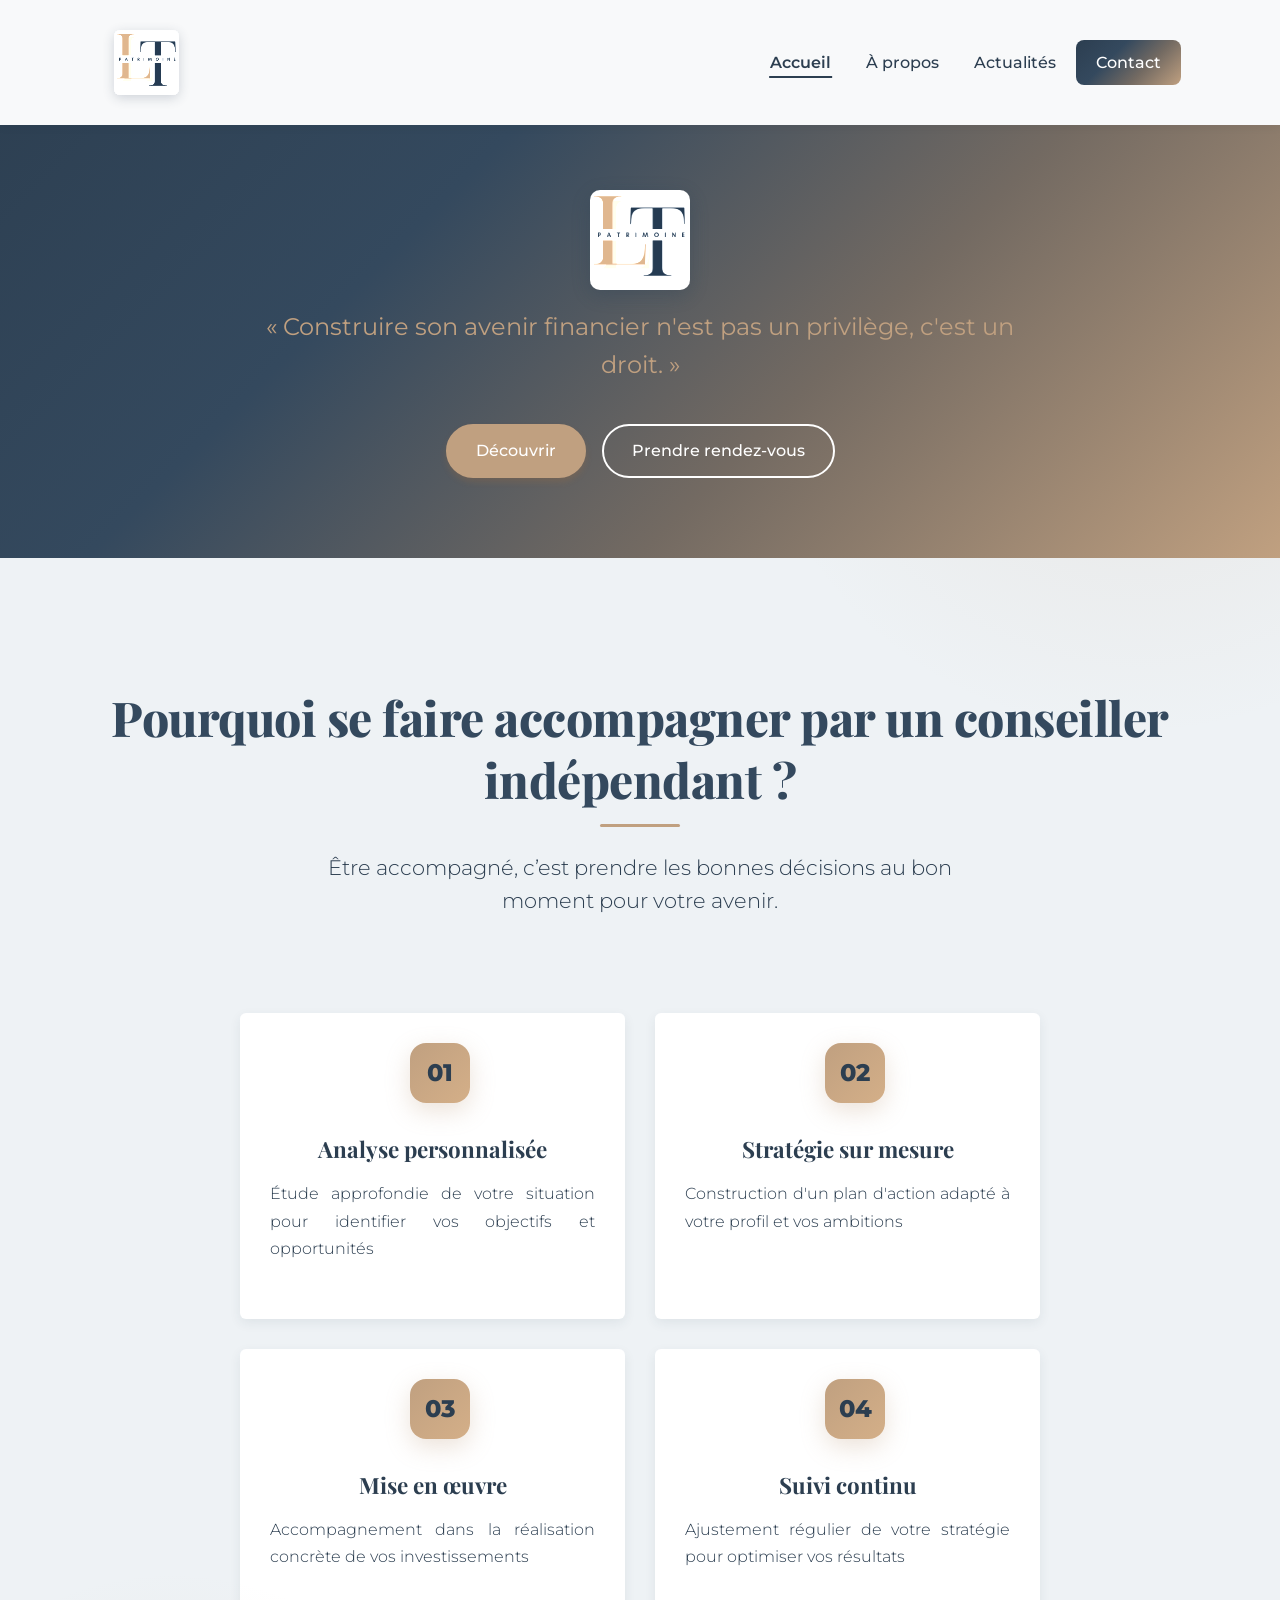
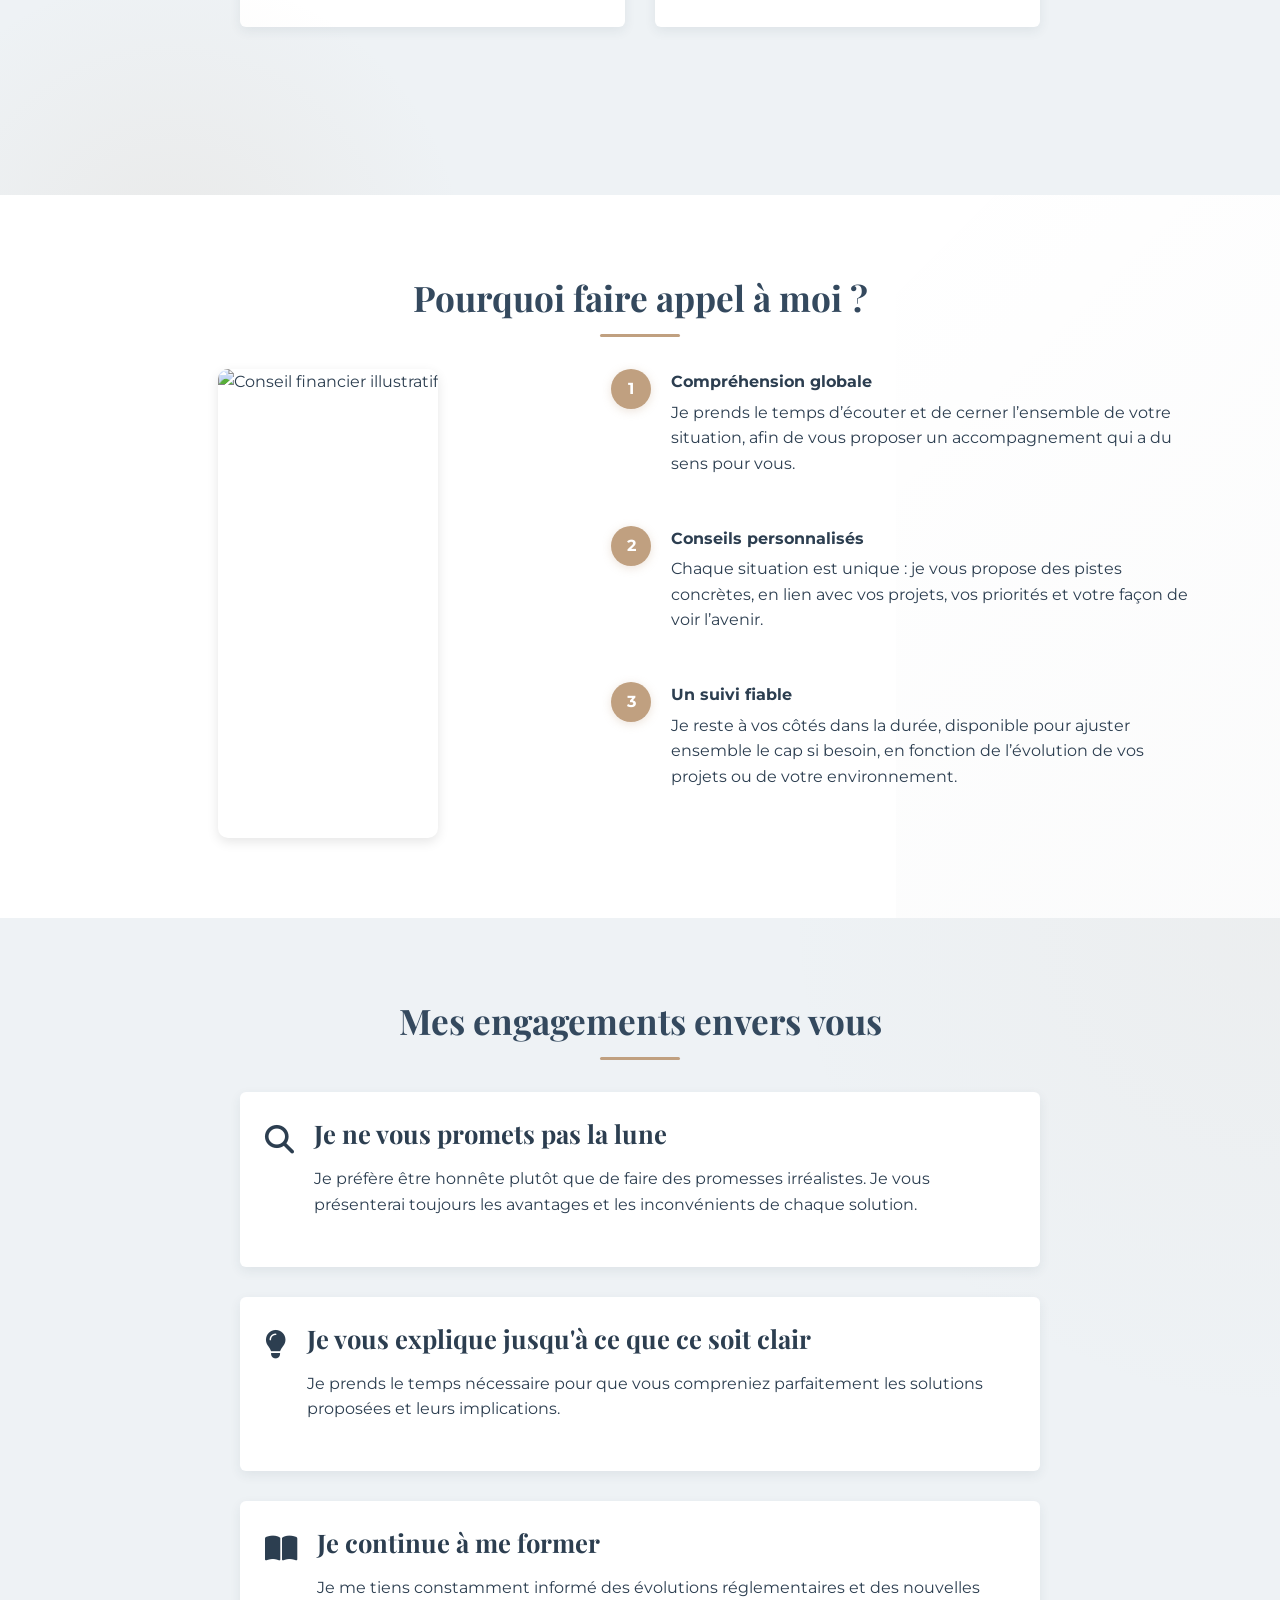
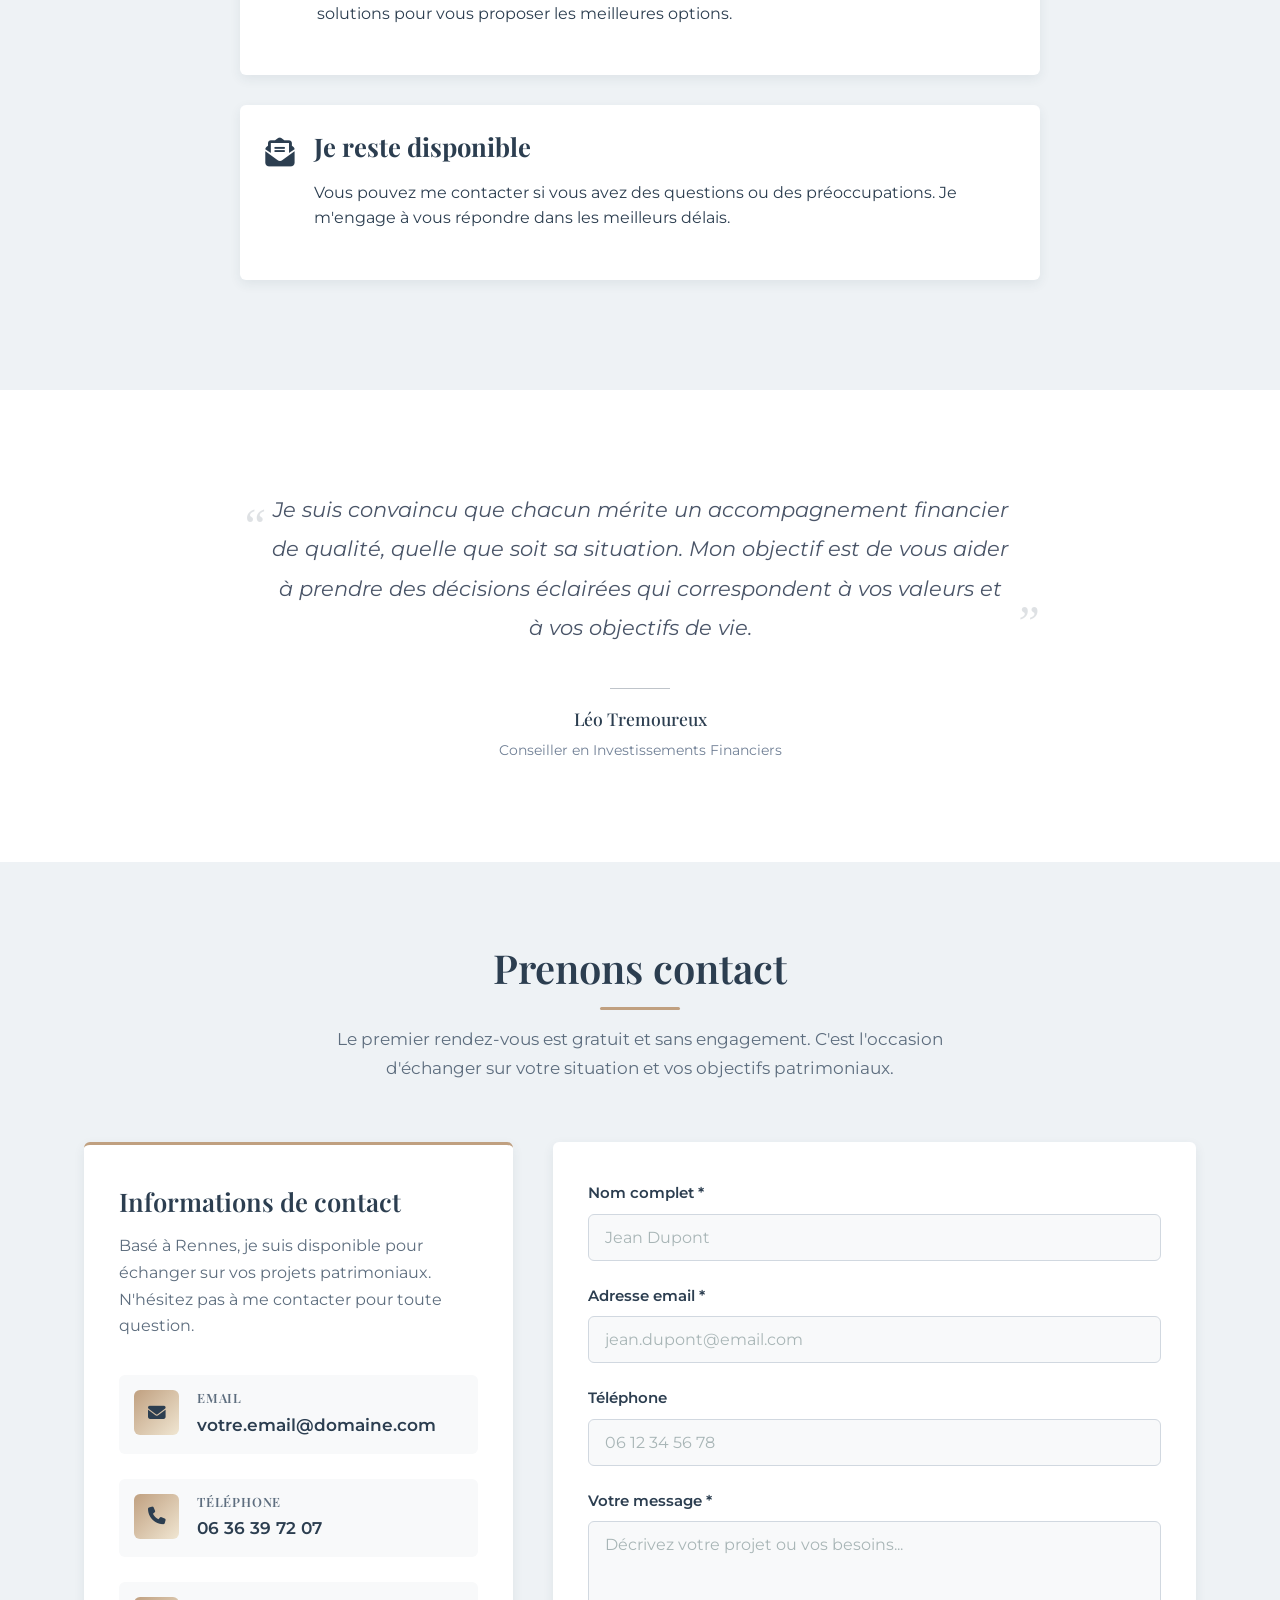
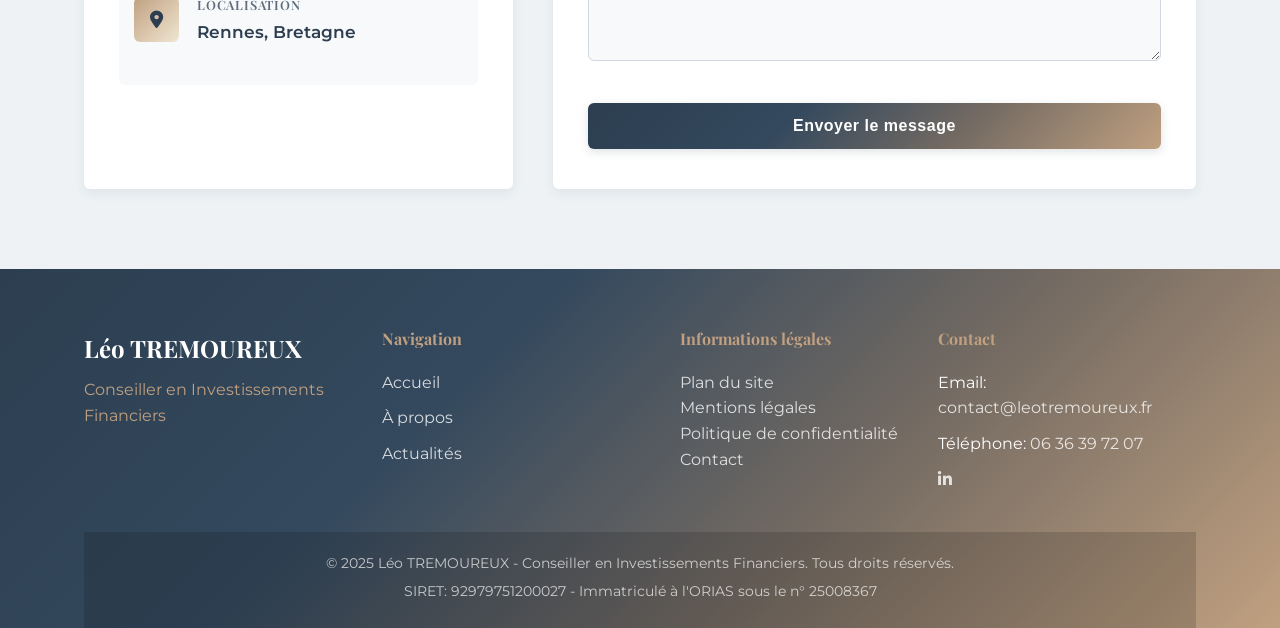
==== index.html @ e477f30d "test formulaire sur index" ====
<!DOCTYPE html>
<html lang="fr">
<head>
    <meta charset="UTF-8">
    <meta name="viewport" content="width=device-width, initial-scale=1.0">

    <!-- Meta description optimisée -->
    <meta name="description" content="Léo Tremoureux, conseiller indépendant en investissements financiers et gestion de patrimoine à Rennes. Accompagnement personnalisé, épargne, placements et stratégie financière accessible à tous.">

    <!-- Meta keywords (peu pris en compte mais utile localement) -->
    <meta name="keywords" content="conseil financier Rennes, gestion patrimoine, investissement, épargne, conseiller indépendant, stratégie financière, patrimoine accessible">

    <meta name="author" content="Léo TREMOUREUX">

    <!-- Titre SEO optimisé avec localisation -->
    <title>Conseil en Investissements Financiers à Rennes | Léo TREMOUREUX</title>

    <!-- Open Graph pour partage réseaux sociaux -->
    <meta property="og:title" content="Conseil en Investissements Financiers à Rennes | Léo TREMOUREUX">
    <meta property="og:description" content="Conseiller indépendant en gestion de patrimoine et investissements financiers à Rennes. Construisez un avenir financier solide et adapté à vos besoins.">
    <meta property="og:type" content="website">
    <meta property="og:url" content="https://www.leotremoureux.fr/">
    <meta property="og:image" content="https://www.leotremoureux.fr/images/preview.jpg">

    <!-- Twitter Card -->
    <meta name="twitter:card" content="summary_large_image">
    <meta name="twitter:title" content="Conseil en Investissements Financiers à Rennes | Léo TREMOUREUX">
    <meta name="twitter:description" content="Accompagnement personnalisé en gestion de patrimoine et stratégie financière à Rennes.">
    <meta name="twitter:image" content="https://www.leotremoureux.fr/images/preview.jpg">

    <!-- Données structurées Schema.org (JSON-LD) -->
    <script type="application/ld+json">
    {
      "@context": "https://schema.org",
      "@type": "FinancialService",
      "name": "Léo Tremoureux - Conseil en Investissements Financiers",
      "description": "Conseil en investissements financiers et gestion de patrimoine à Rennes. Indépendant et à l’écoute, pour sécuriser votre avenir financier.",
      "url": "https://www.leotremoureux.fr",
      "logo": "https://www.leotremoureux.fr/images/logo1.png",
      "image": "https://www.leotremoureux.fr/images/preview.jpg",
      "address": {
        "@type": "PostalAddress",
        "addressLocality": "Rennes",
        "addressCountry": "FR"
      },
      "contactPoint": {
        "@type": "ContactPoint",
        "telephone": "+33 6 00 00 00 00",
        "contactType": "customer service",
        "availableLanguage": ["French"]
      },
      "sameAs": [
        "https://www.linkedin.com/in/tonprofil/"
      ]
    }
    </script>

    <!-- Canonical URL -->
    <link rel="canonical" href="https://www.leotremoureux.fr/">

    <link rel="stylesheet" href="stylesheets/main.css">
    <link rel="stylesheet" href="https://cdnjs.cloudflare.com/ajax/libs/font-awesome/6.4.0/css/all.min.css">

    <!-- Préchargement des polices -->
    <link rel="preconnect" href="https://fonts.googleapis.com">
    <link rel="preconnect" href="https://fonts.gstatic.com" crossorigin>
    <link href="https://fonts.googleapis.com/css2?family=Montserrat:wght@400;500;600;700&family=Playfair+Display:wght@400;700&display=swap" rel="stylesheet">

    <!-- Favicon -->
    <link rel="icon" type="image/png" href="images/favicon-96x96.png" sizes="96x96" />
    <link rel="icon" type="image/svg+xml" href="images/favicon.svg" />
    <link rel="shortcut icon" href="images/favicon.ico" />
    <link rel="apple-touch-icon" sizes="180x180" href="images/apple-touch-icon.png" />
    <meta name="apple-mobile-web-app-title" content="MyWebSite" />
    <link rel="manifest" href="images/site.webmanifest" />

    <script src="https://cdnjs.cloudflare.com/ajax/libs/aos/2.3.4/aos.js"></script>
    <script src="javascripts/main.js" defer></script>
    <script src="javascripts/presentation.js" defer></script>
</head>

<body>
  <header class="header">
    <div class="container">
        <nav class="navbar">
            <div class="logo">
                <a href="index.html" class="logo-link">
                    <img src="images/logo1.png" alt="Logo Léo Tremoureux - Conseil en Investissements Financiers" class="logo-image">
                </a>
            </div>
            <ul class="nav-menu">
                <li class="nav-item active"><a href="index.html">Accueil</a></li>
                <li class="nav-item"><a href="presentation.html">À propos</a></li>
                <li class="nav-item"><a href="actualites.html">Actualités</a></li>
                <li class="nav-item"><a href="contact.html" class="nav-cta">Contact</a></li>
            </ul>
            <div class="hamburger">
                <span class="bar"></span>
                <span class="bar"></span>
                <span class="bar"></span>
            </div>
        </nav>
    </div>
  </header>
<main>
<!-- Section Hero avec bannière -->
<section class="hero-banner">
  <div class="hero-overlay"></div>
  <div class="container">
      <div class="hero-content" data-aos="fade-up" data-aos-delay="200">
        <div class="logo-banner">
          <img src="images/logo1.png" alt="Logo Léo Tremoureux - Conseil en Investissements Financiers" class="logo-image">
        </div>
        <!-- <h1>LT Patrimoine</h1> -->
          <!-- <p class="hero-tagline">Conseil en investissements financiers</p> -->
          <div class="hero-tagline">
              « Construire son avenir financier n'est pas un privilège, c'est un droit. »
          </div>
          <div class="hero-cta">
              <a href="#approach" class="btn btn-primary">Découvrir</a>
              <a href="#contact" class="btn btn-secondary">Prendre rendez-vous</a>
          </div>
      </div>
  </div>
</section>

  <!-- Section Pourquoi investir -->
  <section class="why-invest-section" aria-labelledby="why-invest-title">
    <div class="container">
      <h2 id="why-invest-title" class="why-invest-title">
        Pourquoi se faire accompagner par un conseiller indépendant ?
      </h2>
      <p class="why-invest-subtitle">
        Être accompagné, c’est prendre les bonnes décisions au bon moment pour votre avenir.
      </p>

      <div class="values-content">
        <div class="values-grid">
        <!-- Étape 1 -->
        <div class="values-card">
          <div class="step-number-display">01</div>
          <h3 class="step-heading">Analyse personnalisée</h3>
          <p class="step-text">Étude approfondie de votre situation pour identifier vos objectifs et opportunités</p>
        </div>

        <!-- Étape 2 -->
        <div class="values-card">
          <div class="step-number-display">02</div>
          <h3 class="step-heading">Stratégie sur mesure</h3>
          <p class="step-text">Construction d'un plan d'action adapté à votre profil et vos ambitions</p>
        </div>

        <!-- Étape 3 -->
        <div class="values-card">
          <div class="step-number-display">03</div>
          <h3 class="step-heading">Mise en œuvre</h3>
          <p class="step-text">Accompagnement dans la réalisation concrète de vos investissements</p>
        </div>

        <!-- Étape 4 -->
        <div class="values-card">
          <div class="step-number-display">04</div>
          <h3 class="step-heading">Suivi continu</h3>
          <p class="step-text">Ajustement régulier de votre stratégie pour optimiser vos résultats</p>
        </div>
      </div>
    </div>
    </div>
  </section>



<!-- Section Approche -->
<section class="approach" id="approach">
  <div class="container">
      <h2 data-aos="fade-up">Pourquoi faire appel à moi ?</h2>

      <!-- ✅ wrapper flex obligatoire -->
      <div class="approach-content">

        <!-- Image à gauche -->
        <div class="approach-image-wrapper" data-aos="fade-right">
          <img src="images/entretien.jpg"
               alt="Conseil financier illustratif"
               class="approach-image">
        </div>

        <!-- Étapes à droite -->
        <div class="approach-steps" data-aos="fade-left">
          <div class="step">
            <div class="step-number">1</div>
            <div class="step-content">
              <div class="step-title">Compréhension globale</div>
              <p>
                Je prends le temps d’écouter et de cerner l’ensemble de votre situation, afin de vous proposer un accompagnement qui a du sens pour vous.
              </p>
            </div>
          </div>

          <div class="step">
            <div class="step-number">2</div>
            <div class="step-content">
              <div class="step-title">Conseils personnalisés</div>
              <p>
                Chaque situation est unique : je vous propose des pistes concrètes, en lien avec vos projets, vos priorités et votre façon de voir l’avenir.
              </p>
            </div>
          </div>

          <div class="step">
            <div class="step-number">3</div>
            <div class="step-content">
              <div class="step-title">Un suivi fiable</div>
              <p>
                Je reste à vos côtés dans la durée, disponible pour ajuster ensemble le cap si besoin, en fonction de l’évolution de vos projets ou de votre environnement.
              </p>
            </div>
          </div>
        </div>
      </div> <!-- /approach-content -->
  </div>
</section>

    <!-- Section Engagements -->
    <section class="commitments">
        <div class="container">
            <h2>Mes engagements envers vous</h2>
            <div class="commitments-content">
                <div class="commitment-item">
                    <div class="commitment-icon"><i class="fas fa-search"></i></div>
                    <div class="commitment-text">
                        <h3>Je ne vous promets pas la lune</h3>
                        <p>Je préfère être honnête plutôt que de faire des promesses irréalistes. Je vous présenterai toujours les avantages et les inconvénients de chaque solution.</p>
                    </div>
                </div>
                <div class="commitment-item">
                    <div class="commitment-icon"><i class="fas fa-lightbulb"></i></div>
                    <div class="commitment-text">
                        <h3>Je vous explique jusqu'à ce que ce soit clair</h3>
                        <p>Je prends le temps nécessaire pour que vous compreniez parfaitement les solutions proposées et leurs implications.</p>
                    </div>
                </div>
                <div class="commitment-item">
                    <div class="commitment-icon"><i class="fas fa-book-open"></i></div>
                    <div class="commitment-text">
                        <h3>Je continue à me former</h3>
                        <p>Je me tiens constamment informé des évolutions réglementaires et des nouvelles solutions pour vous proposer les meilleures options.</p>
                    </div>
                </div>
                <div class="commitment-item">
                    <div class="commitment-icon"><i class="fas fa-envelope-open-text"></i></div>
                    <div class="commitment-text">
                        <h3>Je reste disponible</h3>
                        <p>Vous pouvez me contacter si vous avez des questions ou des préoccupations. Je m'engage à vous répondre dans les meilleurs délais.</p>
                    </div>
                </div>
              </div>
            </div>
        </section>

<!-- Section Philosophie / Vision -->
<section class="philosophy-section-alt">
  <div class="container">
    <div class="philosophy-text-alt">
      <blockquote>
        Je suis convaincu que chacun mérite un accompagnement financier de qualité, quelle que soit sa situation.
        Mon objectif est de vous aider à prendre des décisions éclairées qui correspondent à vos valeurs et à vos objectifs de vie.
      </blockquote>

      <div class="philosophy-signature-alt">
        <div class="signature-line"></div>
        <span class="signature-name">Léo Tremoureux</span>
        <span class="signature-title">Conseiller en Investissements Financiers</span>
      </div>
    </div>
  </div>
</section>



    <!-- Section Contact -->
  <section id="contact" class="contact">
    <div class="container">
      <h2>Prenons contact</h2>
      <p class="contact-intro">
        Le premier rendez-vous est gratuit et sans engagement. C'est l'occasion d'échanger sur votre situation et vos objectifs patrimoniaux.
      </p>

      <div class="contact-container">
        <!-- Contact Info Card -->
        <div class="contact-info">
          <h3>Informations de contact</h3>
          <p class="contact-info-text">
            Basé à Rennes, je suis disponible pour échanger sur vos projets patrimoniaux. N'hésitez pas à me contacter pour toute question.
          </p>

          <div class="contact-details-item">
            <div class="contact-icon">
              <i class="fas fa-envelope"></i>
            </div>
            <div class="contact-detail-content">
              <h4>Email</h4>
              <a href="mailto:votre.email@domaine.com">votre.email@domaine.com</a>
            </div>
          </div>

          <div class="contact-details-item">
            <div class="contact-icon">
              <i class="fas fa-phone"></i>
            </div>
            <div class="contact-detail-content">
              <h4>Téléphone</h4>
              <a href="tel:+33600000000">06 36 39 72 07</a>
            </div>
          </div>

          <div class="contact-details-item">
            <div class="contact-icon">
              <i class="fas fa-map-marker-alt"></i>
            </div>
            <div class="contact-detail-content">
              <h4>Localisation</h4>
              <p>Rennes, Bretagne</p>
            </div>
          </div>
        </div>

        <!-- Contact Form -->
        <div class="contact-form">
          <form id="contactForm" action="https://formspree.io/f/mojkljdp" method="POST">
            <div class="form-group">
              <label for="name">Nom complet *</label>
              <input type="text" id="name" name="name" placeholder="Jean Dupont" required>
            </div>

            <div class="form-group">
              <label for="email">Adresse email *</label>
              <input type="email" id="email" name="email" placeholder="jean.dupont@email.com" required>
            </div>

            <div class="form-group">
              <label for="phone">Téléphone</label>
              <input type="tel" id="phone" name="phone" placeholder="06 12 34 56 78">
            </div>

            <div class="form-group">
              <label for="message">Votre message *</label>
              <textarea id="message" name="message" rows="5" placeholder="Décrivez votre projet ou vos besoins..." required></textarea>
            </div>

            <button type="submit" class="btn-contact">Envoyer le message</button>
          </form>
        </div>
      </div>
    </div>
  </section>
</main>
  <footer class="footer">
      <div class="container">
          <div class="footer-content">
              <div class="footer-logo">
                  <a href="index.html">Léo TREMOUREUX</a>
                  <p>Conseiller en Investissements Financiers</p>
              </div>
              <div class="footer-links">
                  <h4>Navigation</h4>
                  <ul>
                      <li><a href="index.html">Accueil</a></li>
                      <li><a href="presentation.html">À propos</a></li>
                      <li><a href="actualites.html">Actualités</a></li>
                  </ul>
              </div>
              <div class="footer-legal">
                  <h4>Informations légales</h4>
                  <ul>
                      <li><a href="plan_du_site.html">Plan du site</a></li>
                      <li><a href="mentions_legales.html">Mentions légales</a></li>
                      <li><a href="données_personnelles.html">Politique de confidentialité</a></li>
                      <li><a href="contact.html">Contact</a></li>
                  </ul>
              </div>
              <div class="footer-contact">
                  <h4>Contact</h4>
                  <p>Email: <a href="mailto:contact@leotremoureux.fr">contact@leotremoureux.fr</a></p>
                  <p>Téléphone: <a href="tel:+33600000000">06 36 39 72 07</a></p>
                  <div class="footer-socials">
                      <a href="https://www.linkedin.com/in/léo-trémoureux-b6396895" class="social-link" aria-label="LinkedIn">
                          <i class="fab fa-linkedin-in"></i>
                      </a>
                  </div>
              </div>
          </div>
          <div class="footer-bottom">
              <p>&copy; 2025 Léo TREMOUREUX - Conseiller en Investissements Financiers. Tous droits réservés.</p>
              <p>SIRET: 92979751200027 - Immatriculé à l'ORIAS sous le n° 25008367</p>
          </div>
      </div>
  </footer>
    </body>
    </html>
---- stylesheets/main.css ----
/* ========================================
   FICHIER PRINCIPAL - IMPORTS
   Ordre : Base → Components → Pages
   ======================================== */

/* === BASE - Variables et styles globaux === */
@import "base/variables.css";
@import "base/reset.css";
@import "base/typography.css";
@import "base/buttons.css";

/* === LAYOUT - Structure du site === */
@import "layout/header.css";
@import "layout/footer.css";
@import "layout/containers.css";

/* === COMPONENTS - Éléments réutilisables === */
@import "components/animations.css";
@import "components/articles.css";
@import "components/hero.css";
@import "components/inflation.css";
@import "components/logo.css";
@import "components/section-philosophy.css";
@import "components/pourquoi-investir.css";
@import "components/quiz.css";
@import "components/section-engagements.css";
@import "components/taux.css";
@import "components/values-card.css";

/* === PAGES - Styles spécifiques aux pages === */
@import "pages/accueil.css";
@import "pages/presentation.css";
@import "pages/actualites.css";
@import "pages/contact.css";
@import "pages/services-faq.css";
@import "pages/mentions-legales.css";
@import "pages/donnees-personnelles.css";
@import "pages/plan-du-site.css";

@import "./style.css";

/* === RESPONSIVE - Toujours en dernier === */
@import "components/responsive.css";
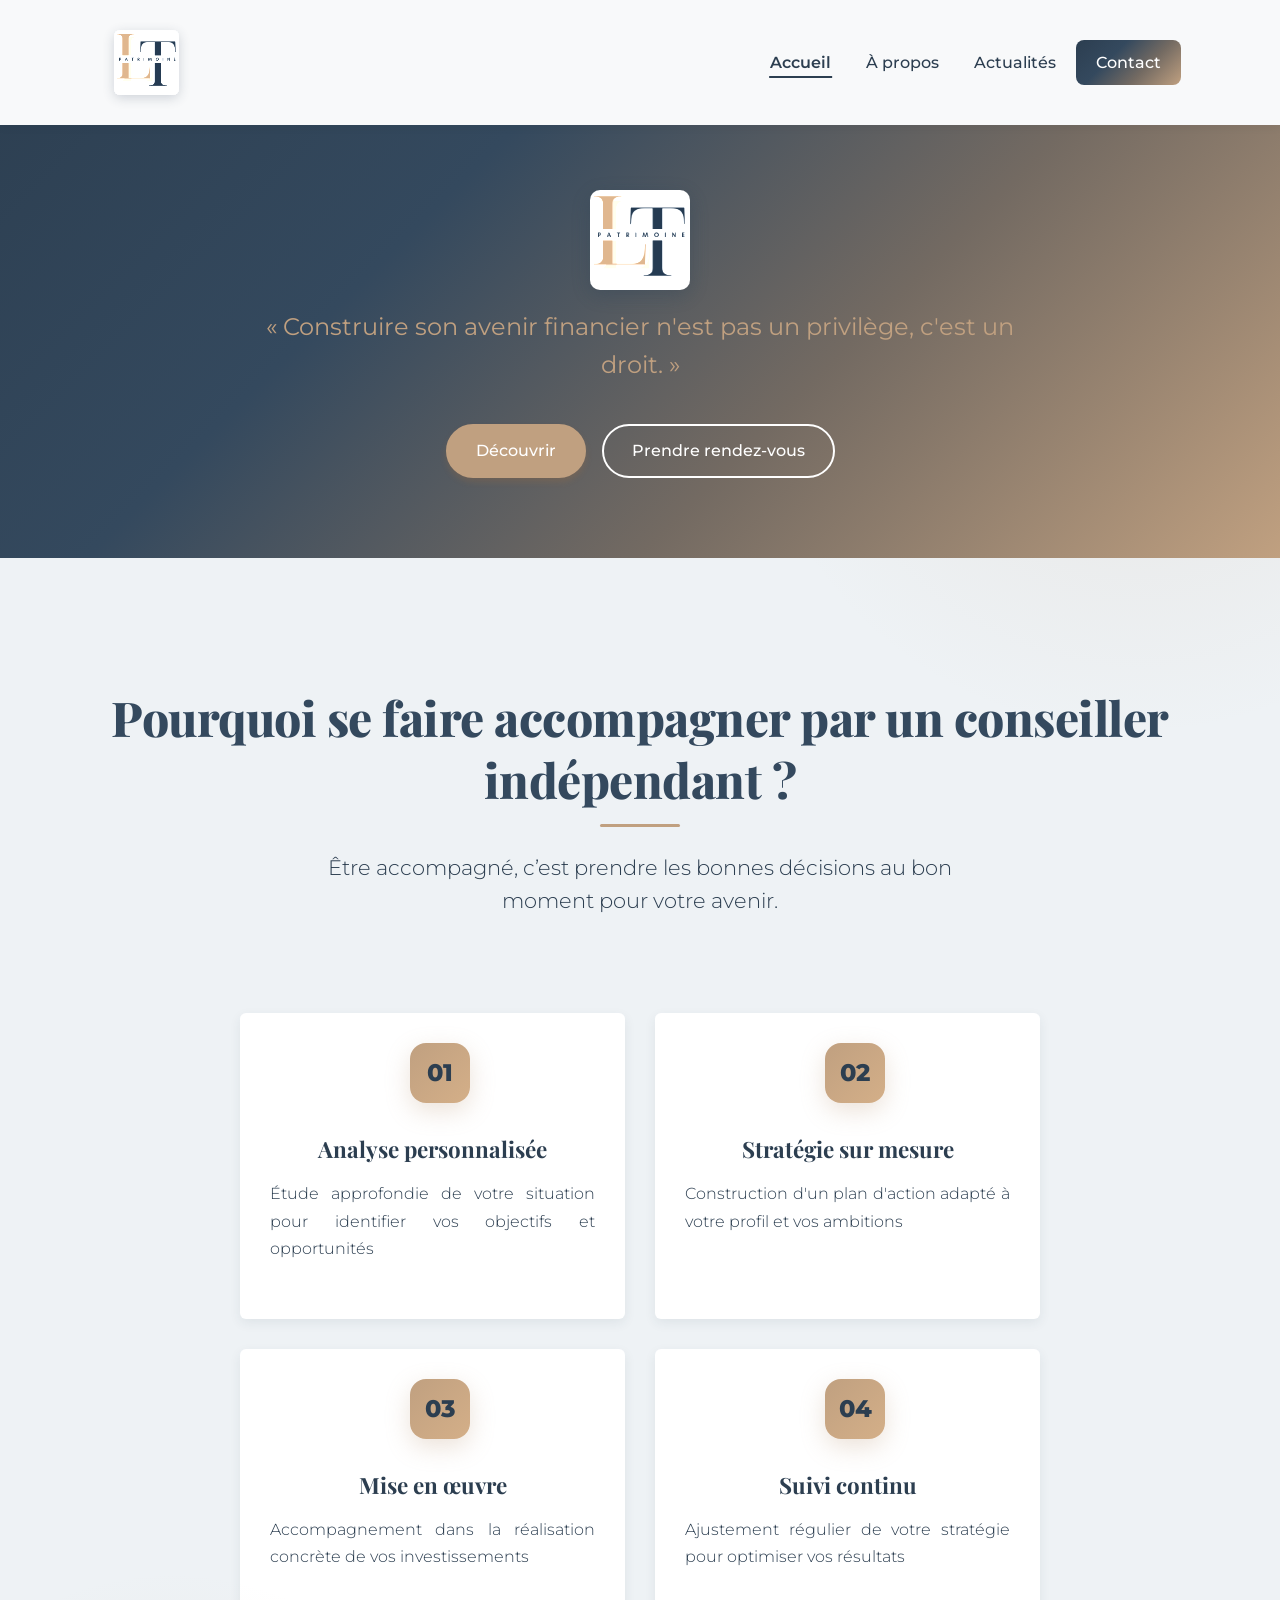
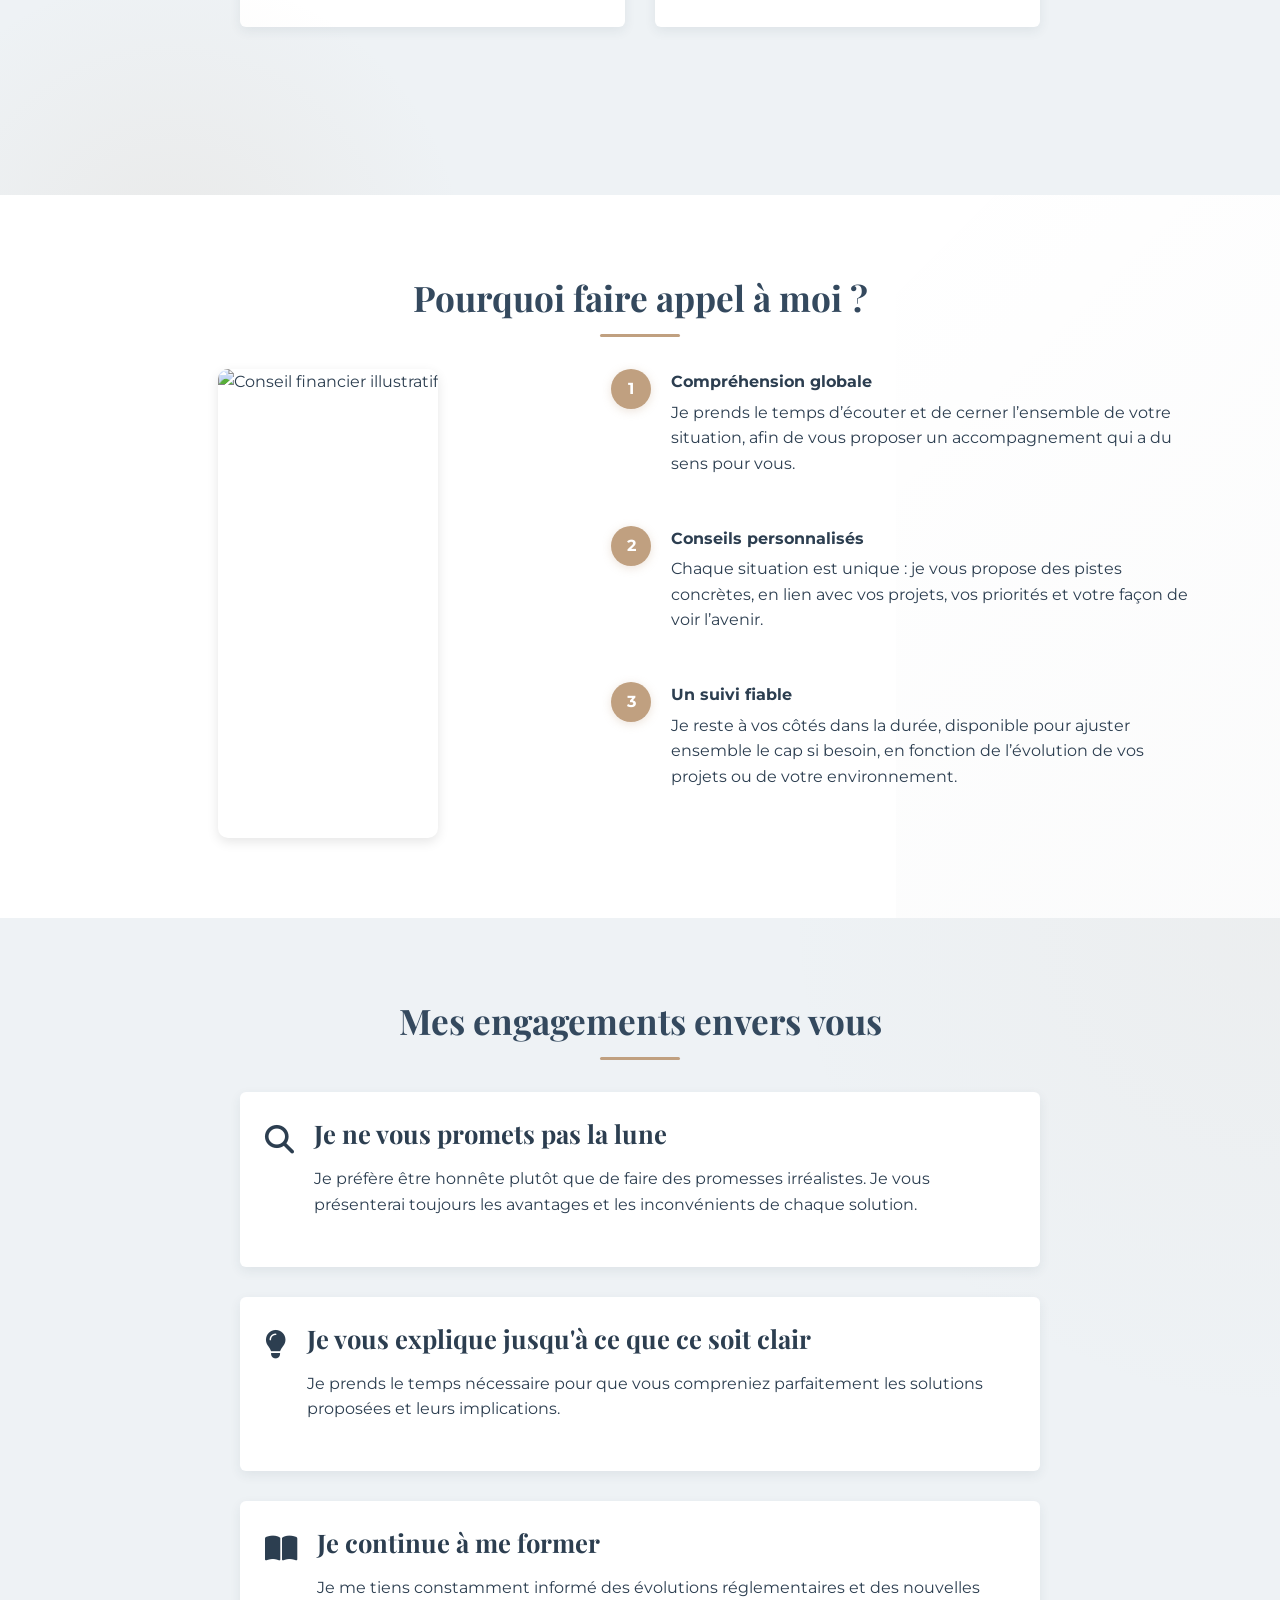
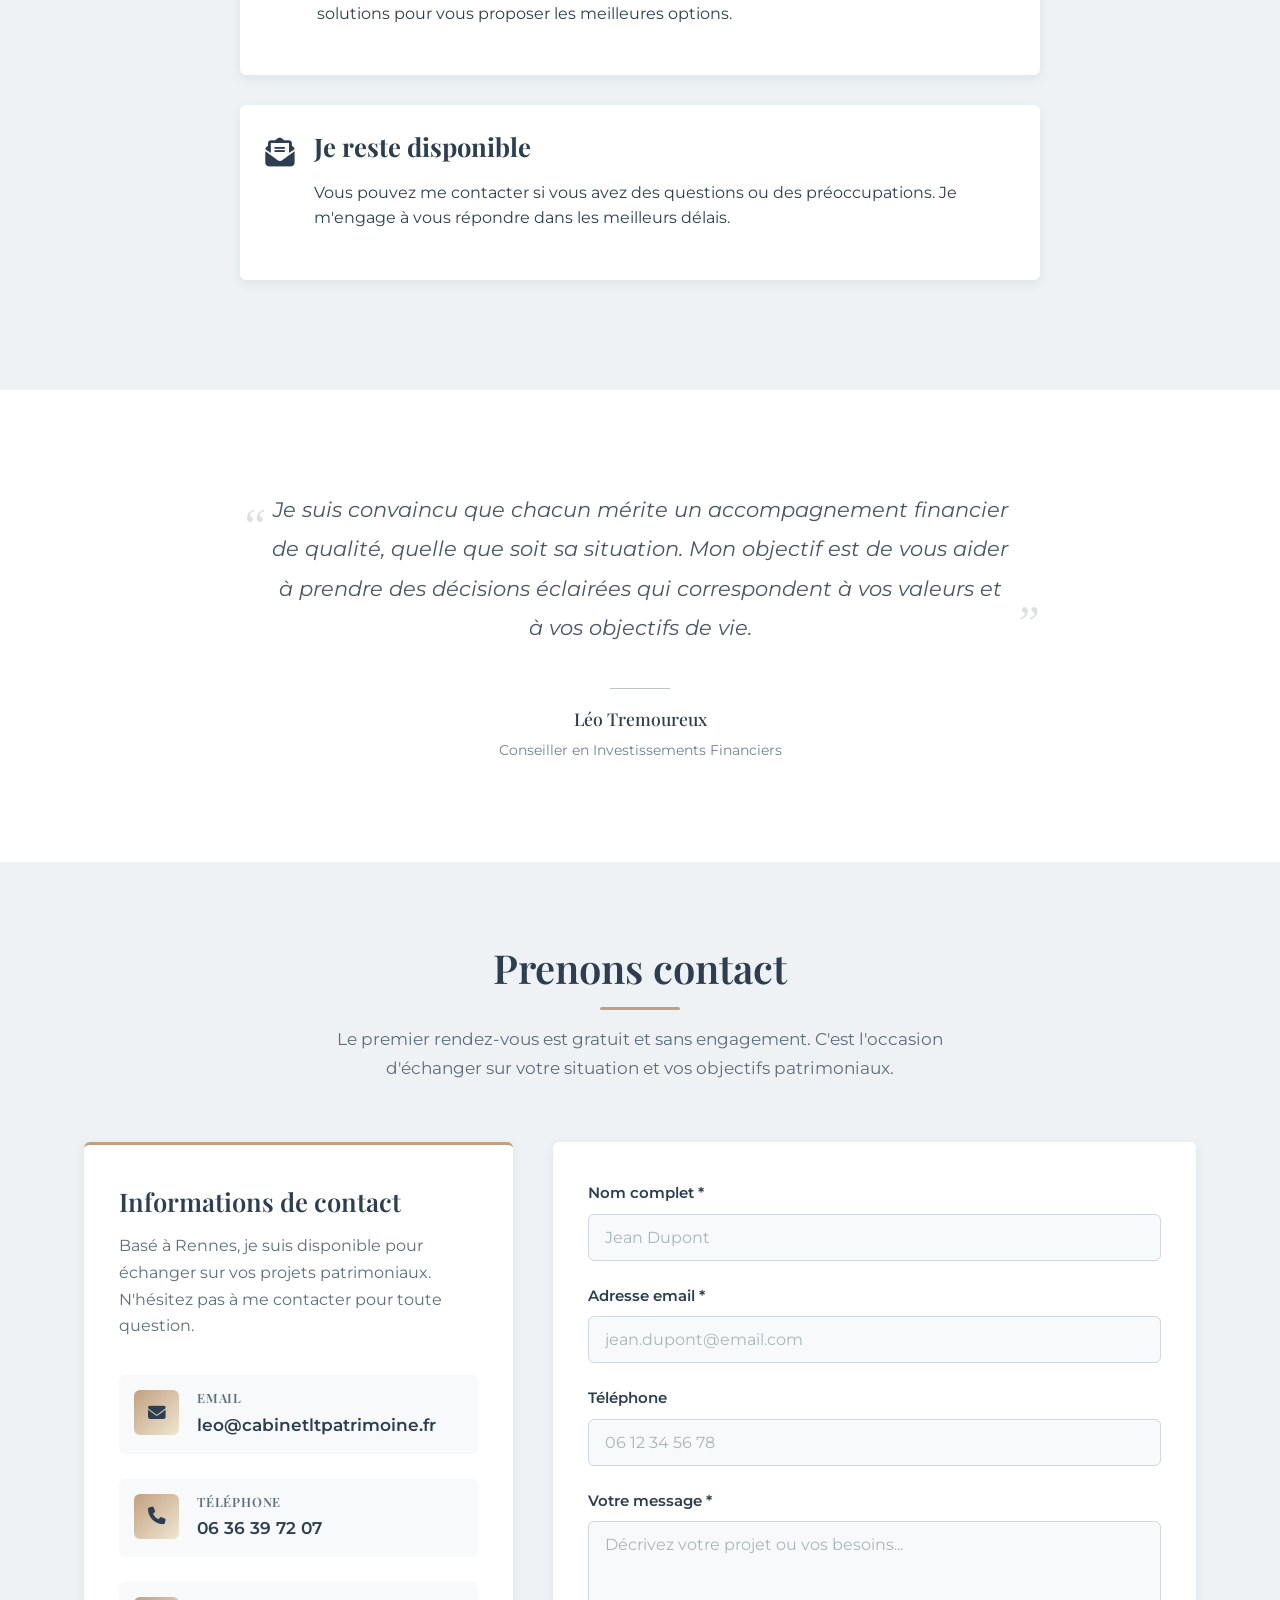
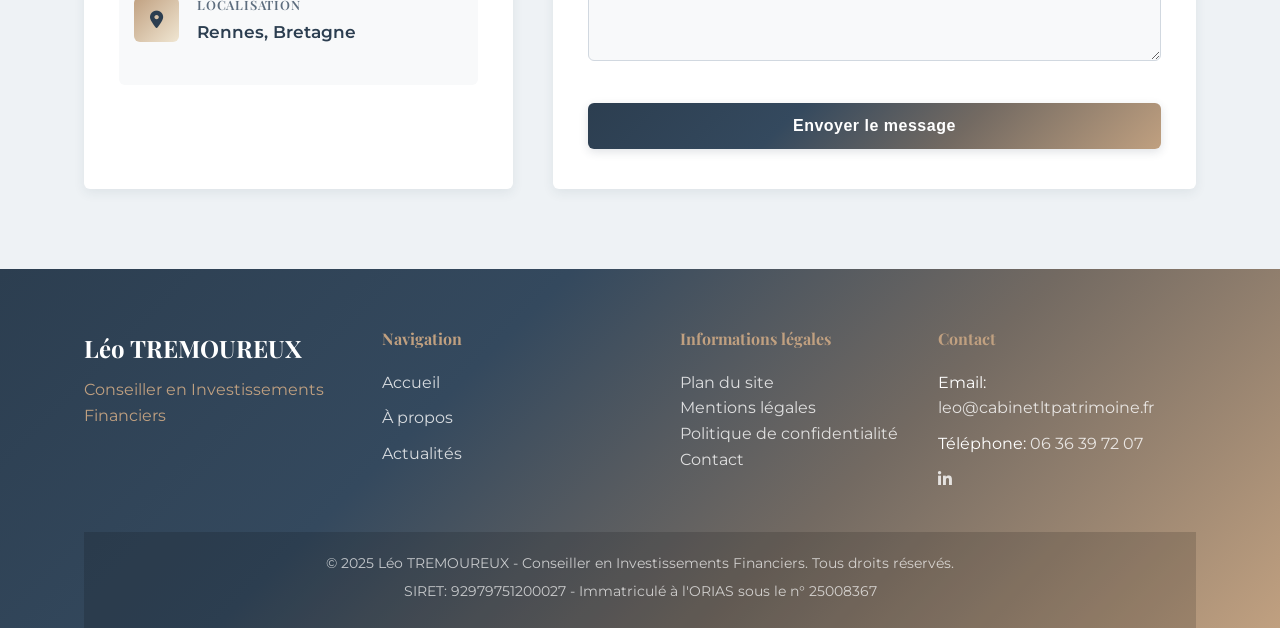
==== commit 684a421e: "maj tous les forms et changement numéro tel et mail" ====
--- a/index.html
+++ b/index.html
@@ -45,7 +45,7 @@
       },
       "contactPoint": {
         "@type": "ContactPoint",
-        "telephone": "+33 6 00 00 00 00",
+        "telephone": "+33 6 36 39 72 07",
         "contactType": "customer service",
         "availableLanguage": ["French"]
       },
@@ -300,7 +300,7 @@
             </div>
             <div class="contact-detail-content">
               <h4>Email</h4>
-              <a href="mailto:votre.email@domaine.com">votre.email@domaine.com</a>
+              <a href="mailto:leo@cabinetltpatrimoine.fr">leo@cabinetltpatrimoine.fr</a>
             </div>
           </div>
 
@@ -310,7 +310,7 @@
             </div>
             <div class="contact-detail-content">
               <h4>Téléphone</h4>
-              <a href="tel:+33600000000">06 36 39 72 07</a>
+              <a href="tel:+33636397207">06 36 39 72 07</a>
             </div>
           </div>
 
@@ -381,8 +381,8 @@
               </div>
               <div class="footer-contact">
                   <h4>Contact</h4>
-                  <p>Email: <a href="mailto:contact@leotremoureux.fr">contact@leotremoureux.fr</a></p>
-                  <p>Téléphone: <a href="tel:+33600000000">06 36 39 72 07</a></p>
+                  <p>Email: <a href="mailto:leo@cabinetltpatrimoine.fr">leo@cabinetltpatrimoine.fr</a></p>
+                  <p>Téléphone: <a href="tel:+33636397207">06 36 39 72 07</a></p>
                   <div class="footer-socials">
                       <a href="https://www.linkedin.com/in/léo-trémoureux-b6396895" class="social-link" aria-label="LinkedIn">
                           <i class="fab fa-linkedin-in"></i>
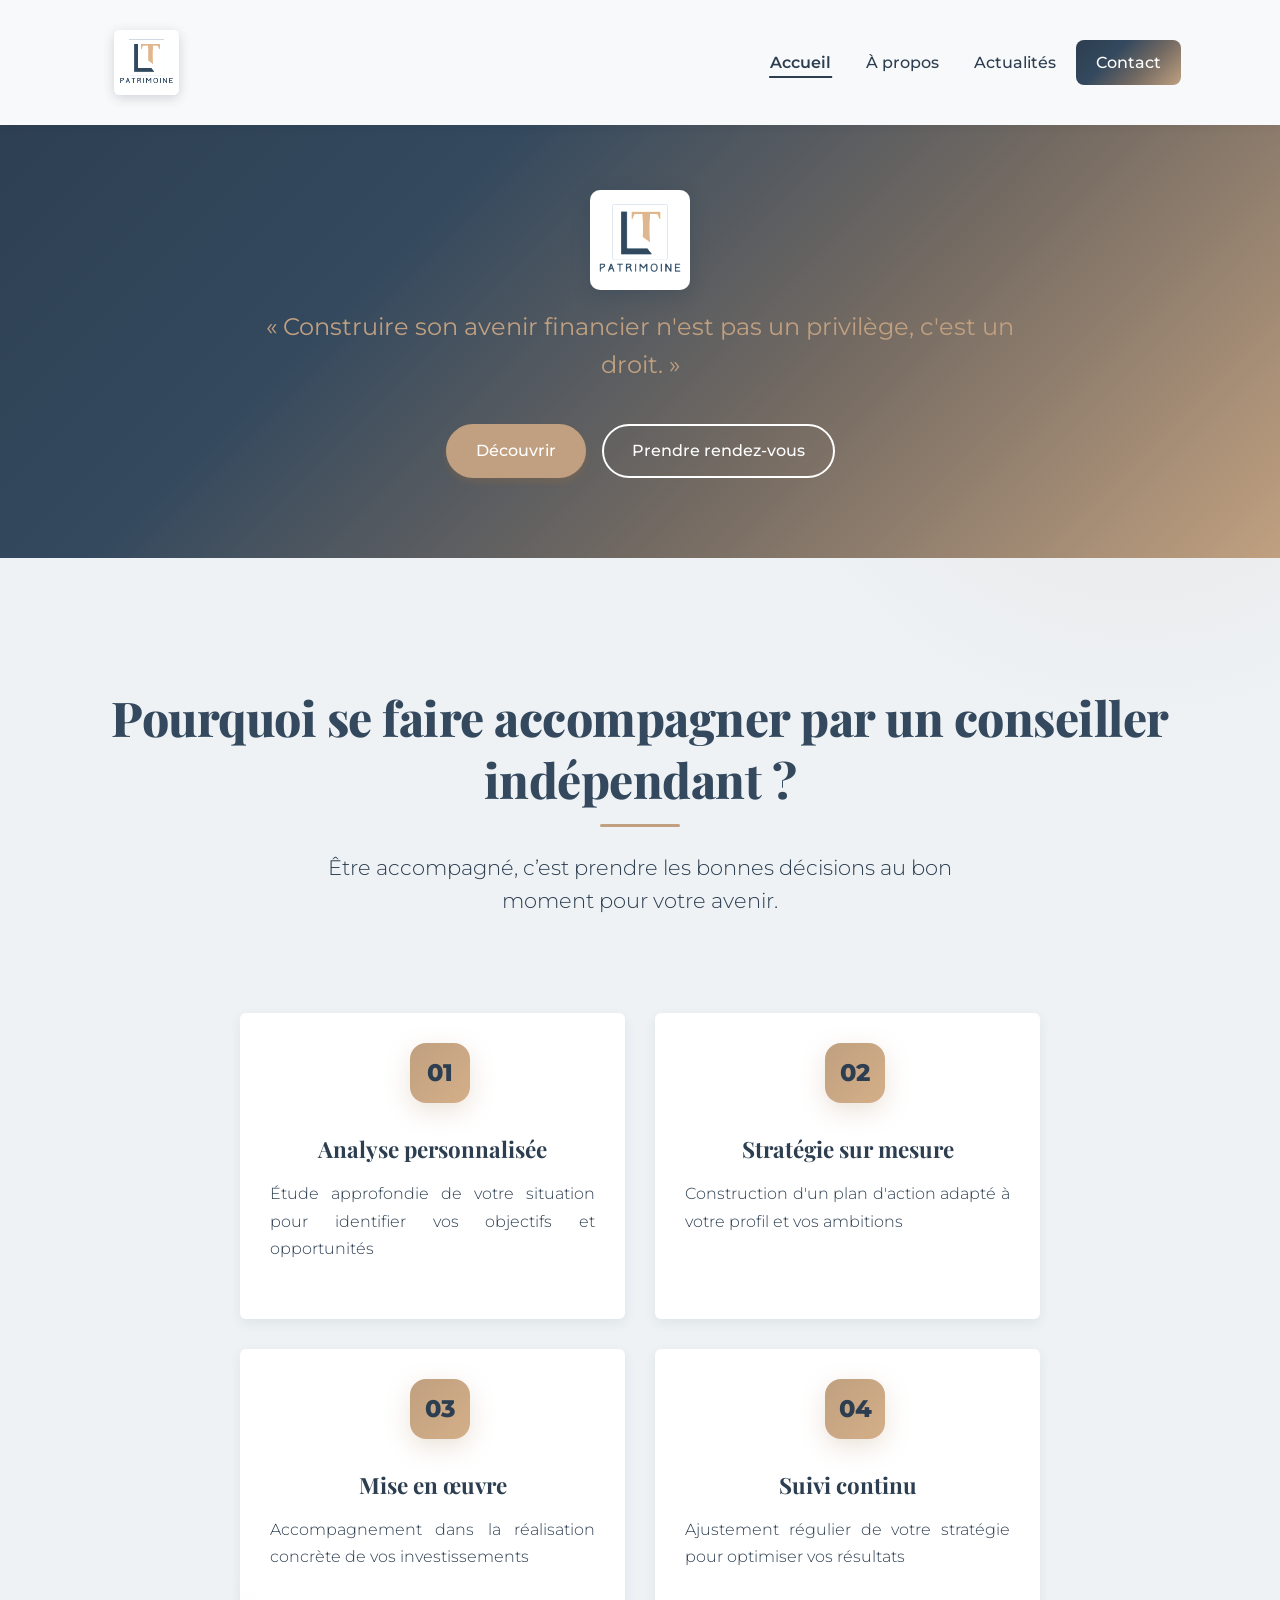
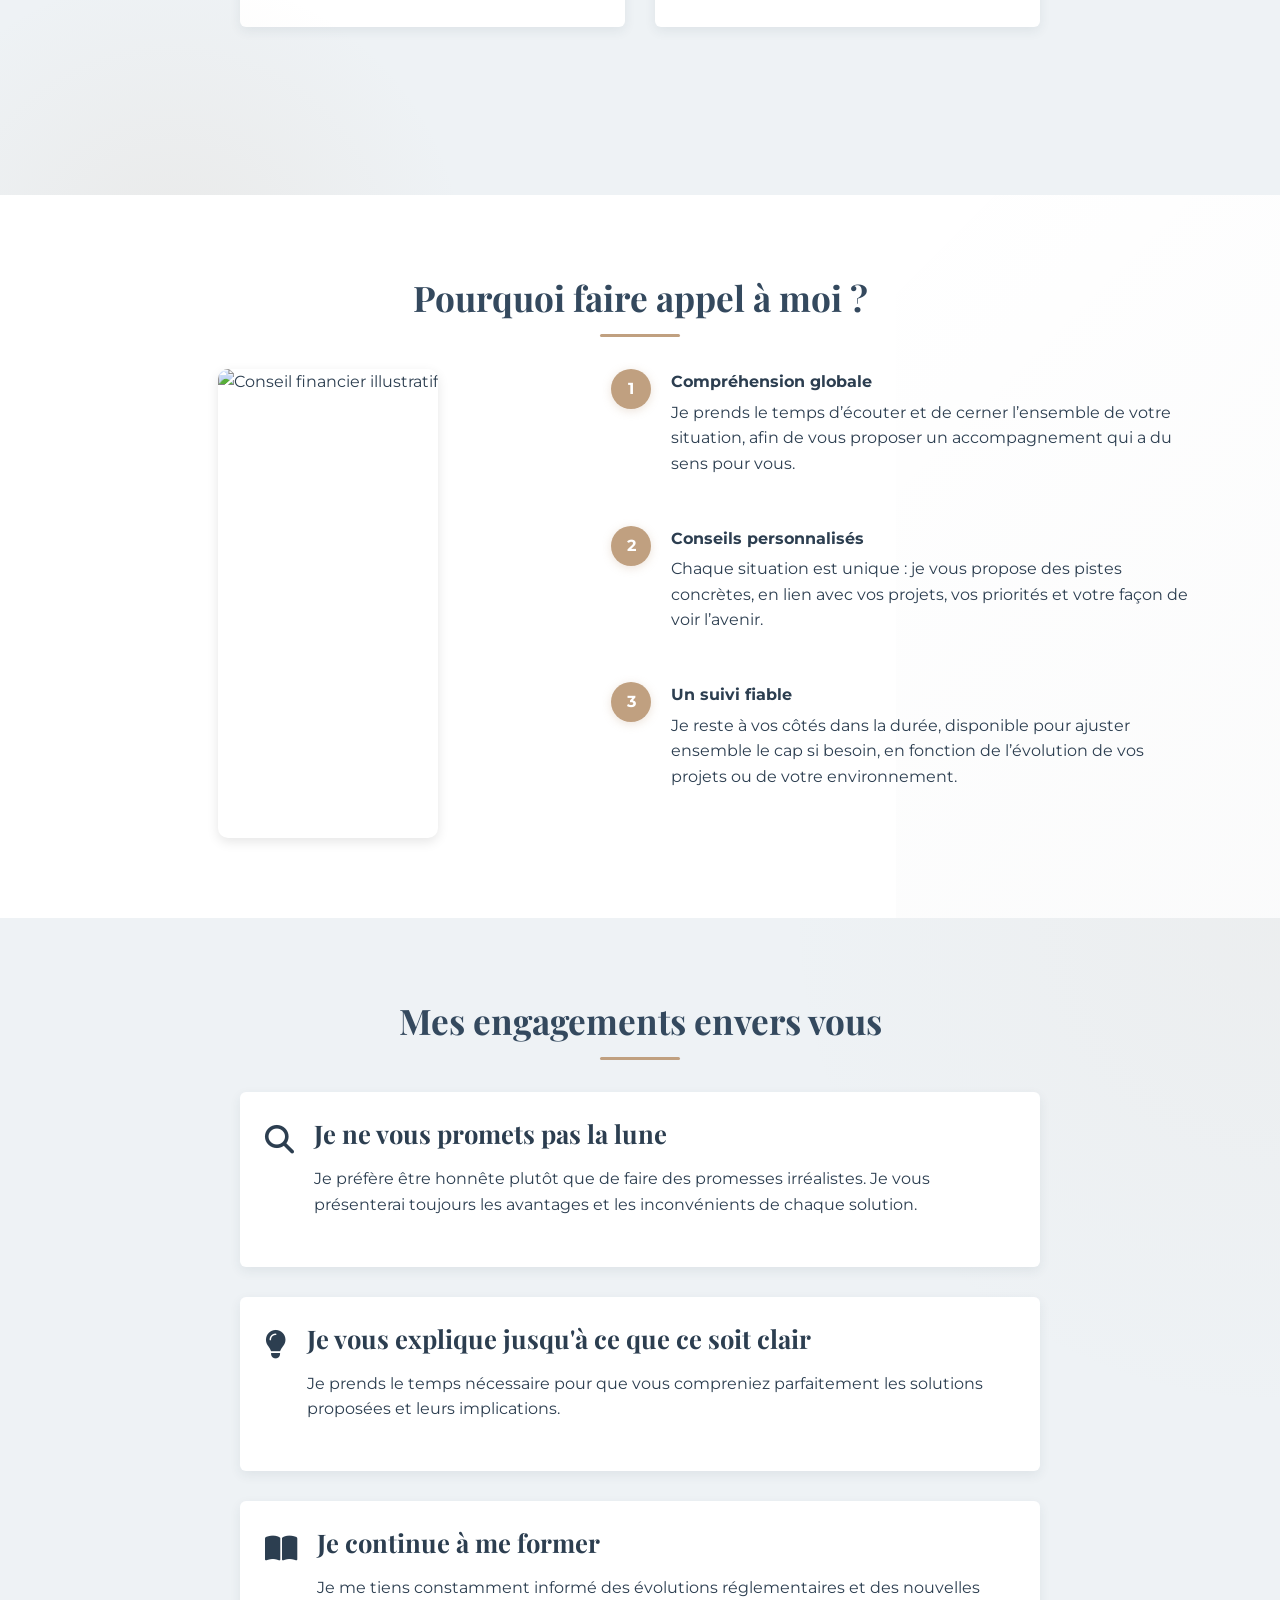
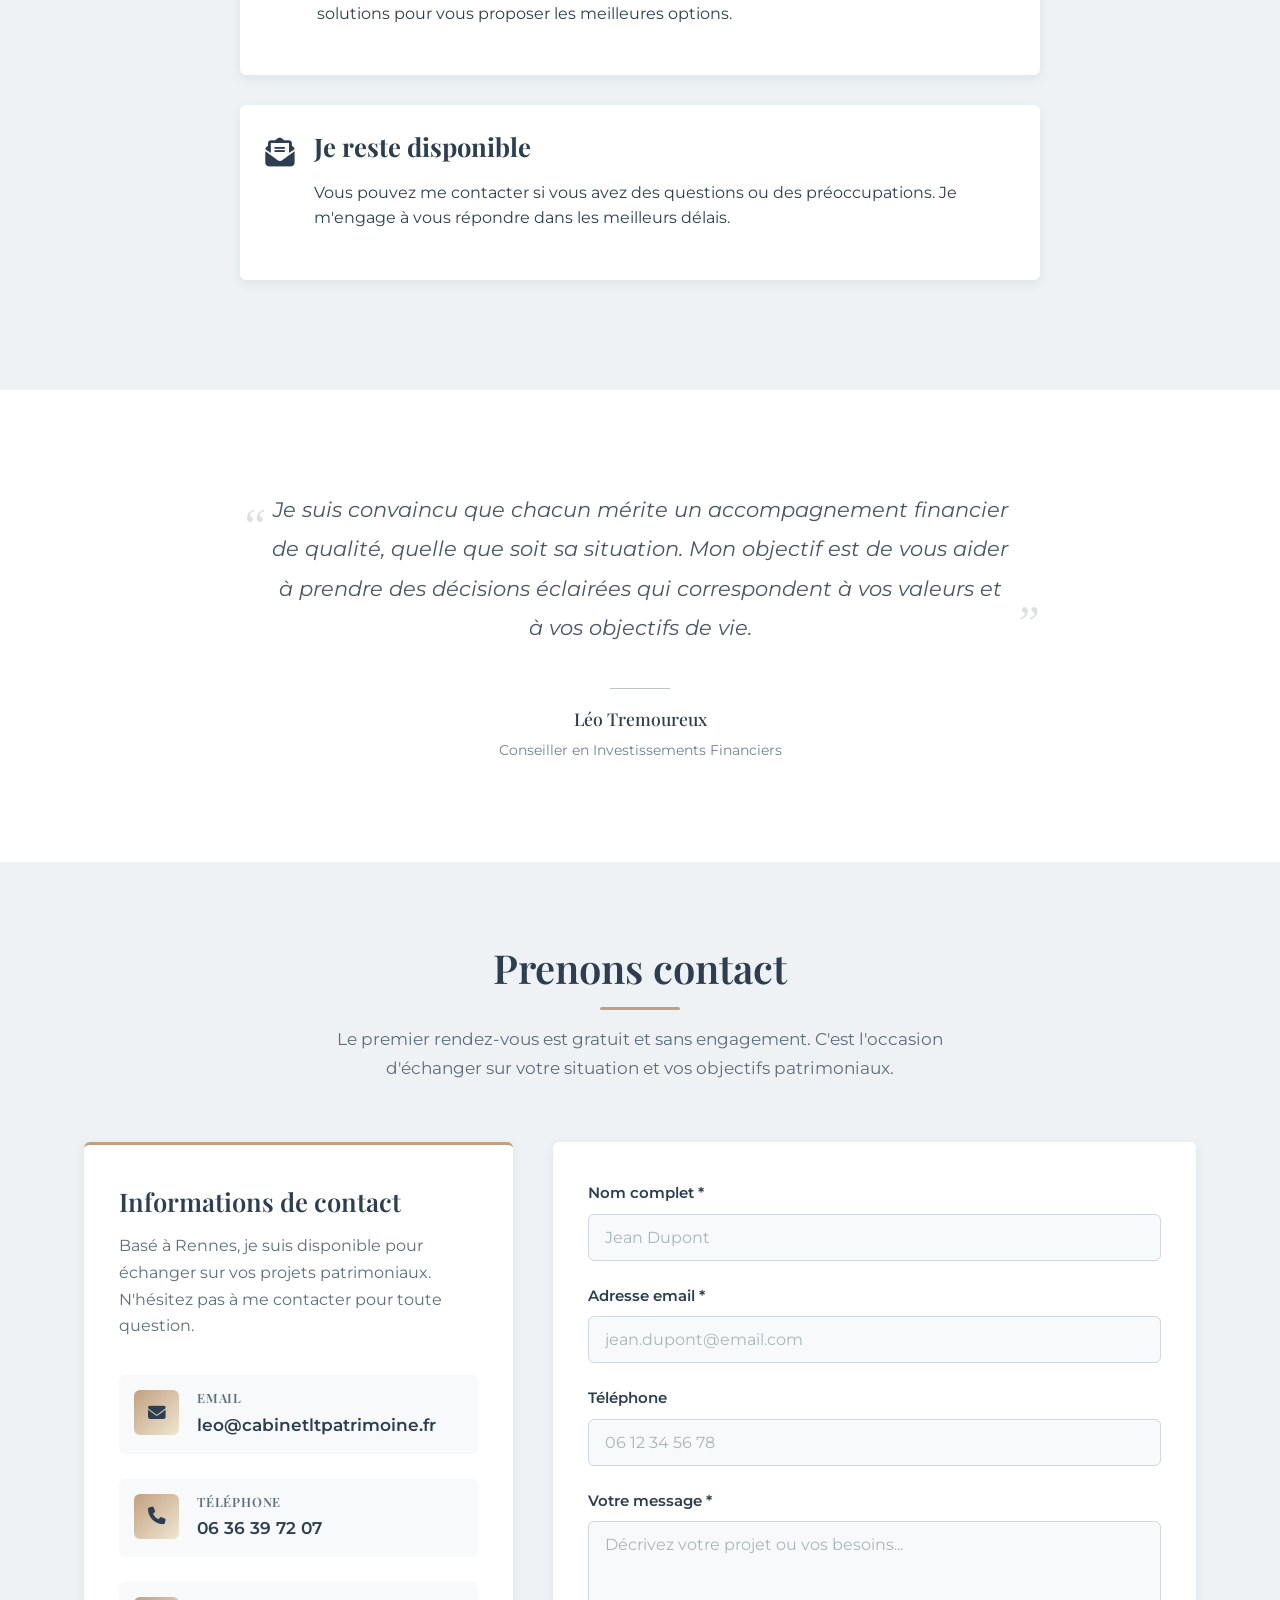
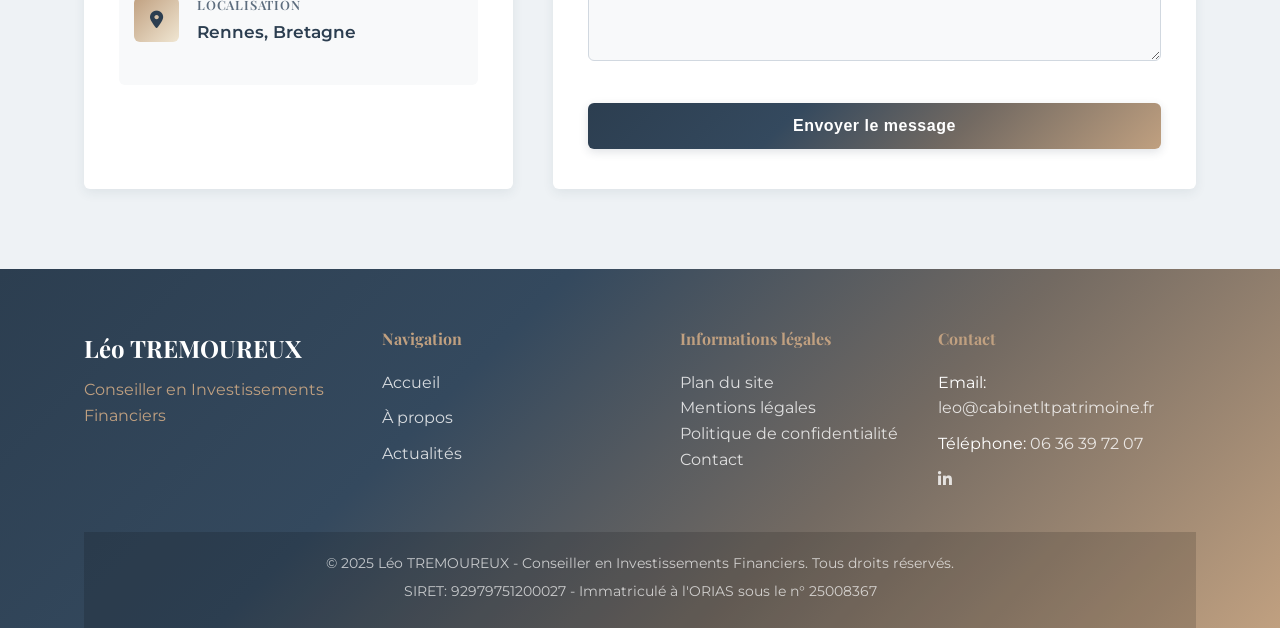
==== commit 0d208841: "changement logo et maj lien linkedin" ====
--- a/index.html
+++ b/index.html
@@ -19,14 +19,14 @@
     <meta property="og:title" content="Conseil en Investissements Financiers à Rennes | Léo TREMOUREUX">
     <meta property="og:description" content="Conseiller indépendant en gestion de patrimoine et investissements financiers à Rennes. Construisez un avenir financier solide et adapté à vos besoins.">
     <meta property="og:type" content="website">
-    <meta property="og:url" content="https://www.leotremoureux.fr/">
-    <meta property="og:image" content="https://www.leotremoureux.fr/images/preview.jpg">
+    <meta property="og:url" content="https://www.cabinetltpatrimoine.fr/">
+    <meta property="og:image" content="https://www.cabinetltpatrimoine.fr/images/preview.jpg">
 
     <!-- Twitter Card -->
     <meta name="twitter:card" content="summary_large_image">
     <meta name="twitter:title" content="Conseil en Investissements Financiers à Rennes | Léo TREMOUREUX">
     <meta name="twitter:description" content="Accompagnement personnalisé en gestion de patrimoine et stratégie financière à Rennes.">
-    <meta name="twitter:image" content="https://www.leotremoureux.fr/images/preview.jpg">
+    <meta name="twitter:image" content="https://www.cabinetltpatrimoine.fr/images/preview.jpg">
 
     <!-- Données structurées Schema.org (JSON-LD) -->
     <script type="application/ld+json">
@@ -35,9 +35,9 @@
       "@type": "FinancialService",
       "name": "Léo Tremoureux - Conseil en Investissements Financiers",
       "description": "Conseil en investissements financiers et gestion de patrimoine à Rennes. Indépendant et à l’écoute, pour sécuriser votre avenir financier.",
-      "url": "https://www.leotremoureux.fr",
-      "logo": "https://www.leotremoureux.fr/images/logo1.png",
-      "image": "https://www.leotremoureux.fr/images/preview.jpg",
+      "url": "https://www.cabinetltpatrimoine.fr",
+      "logo": "https://www.cabinetltpatrimoine.fr/images/logo1.png",
+      "image": "https://www.cabinetltpatrimoine.fr/images/preview.jpg",
       "address": {
         "@type": "PostalAddress",
         "addressLocality": "Rennes",
@@ -50,13 +50,13 @@
         "availableLanguage": ["French"]
       },
       "sameAs": [
-        "https://www.linkedin.com/in/tonprofil/"
+        "https://www.linkedin.com/in/léo-trémoureux-b6396895"
       ]
     }
     </script>
 
     <!-- Canonical URL -->
-    <link rel="canonical" href="https://www.leotremoureux.fr/">
+    <link rel="canonical" href="https://www.cabinetltpatrimoine.fr/">
 
     <link rel="stylesheet" href="stylesheets/main.css">
     <link rel="stylesheet" href="https://cdnjs.cloudflare.com/ajax/libs/font-awesome/6.4.0/css/all.min.css">
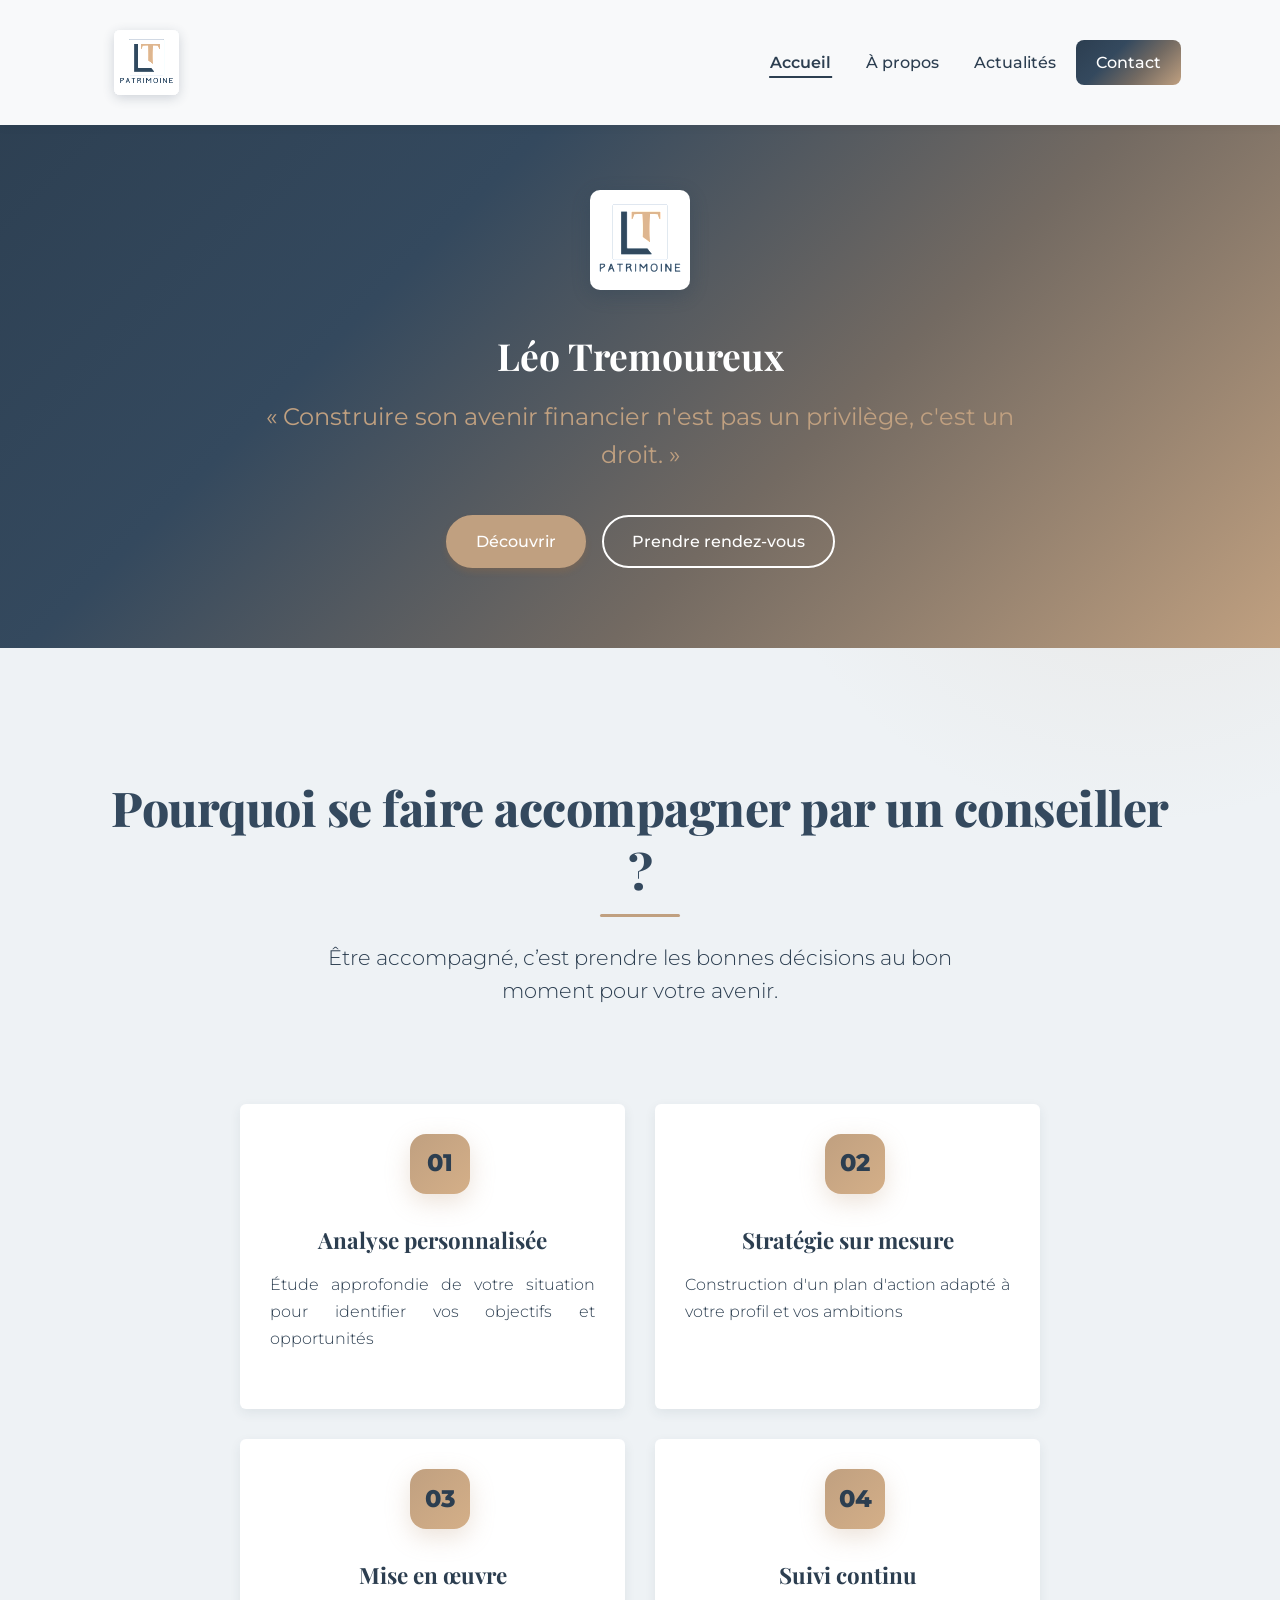
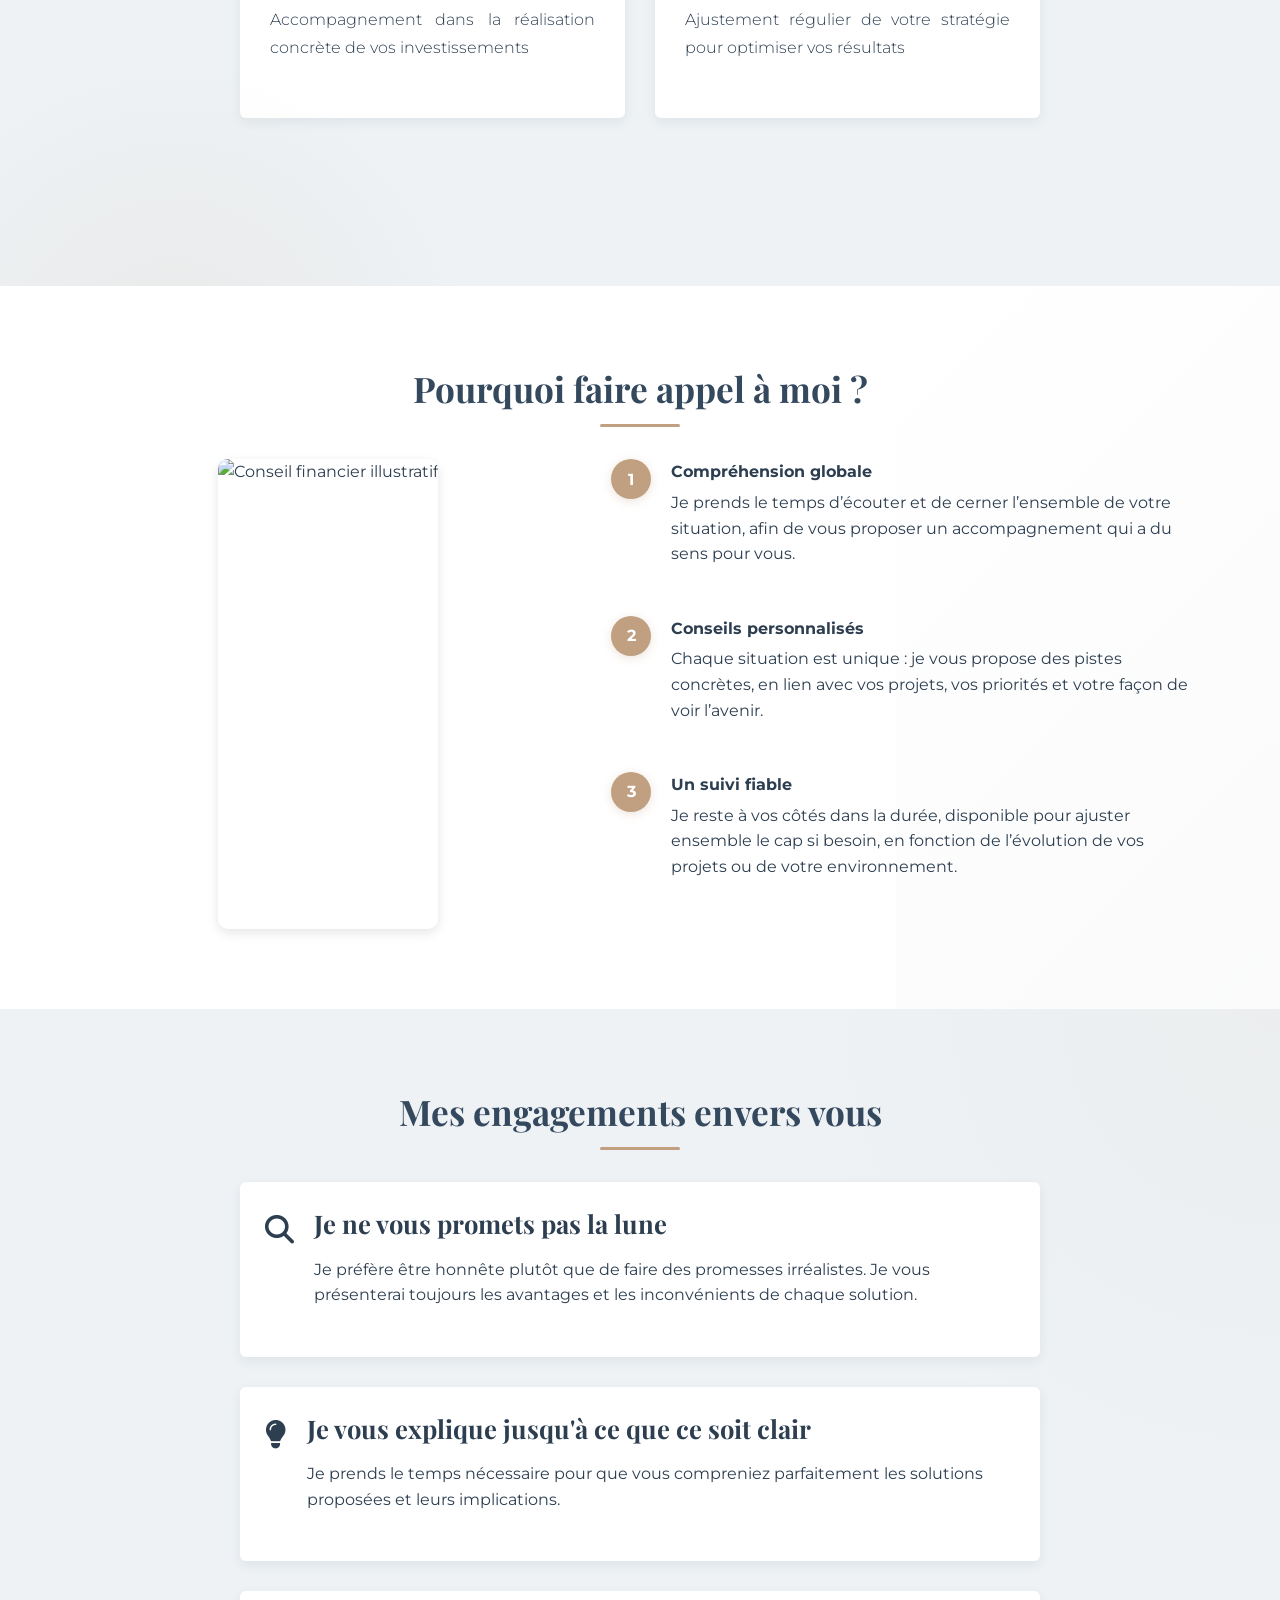
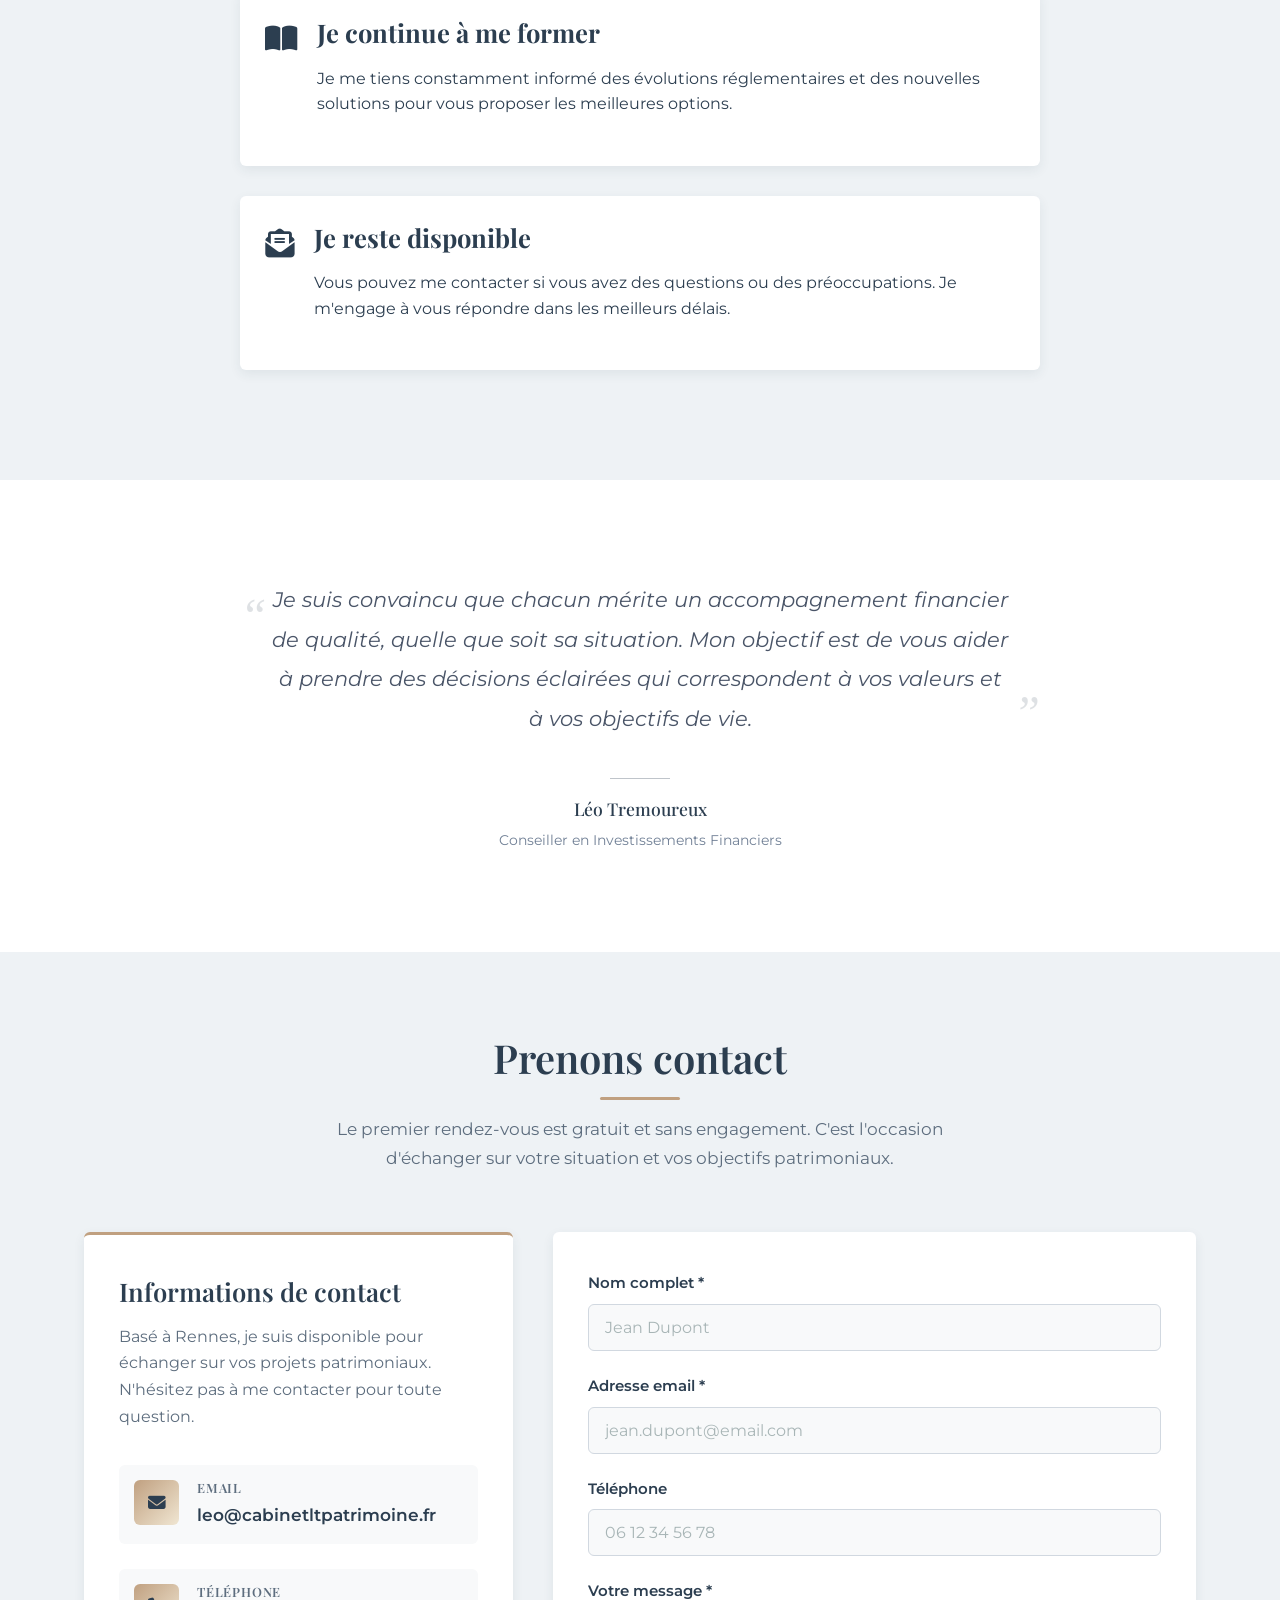
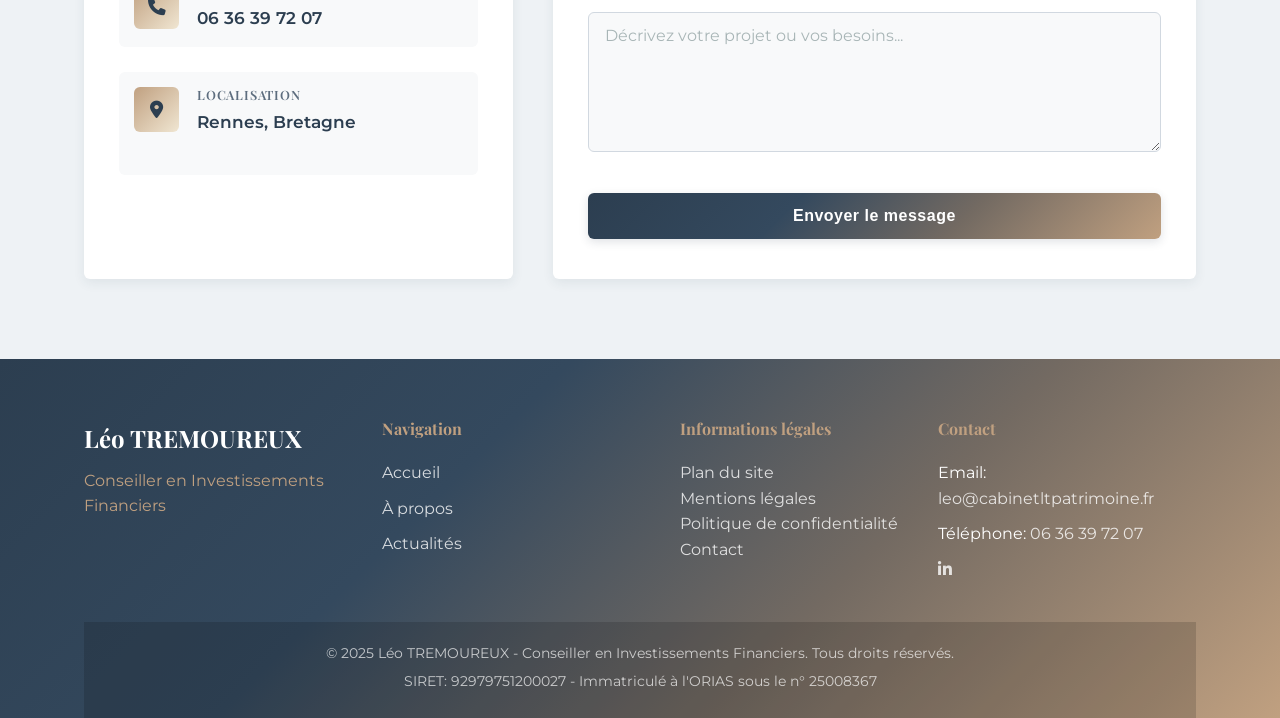
==== commit ba9021a7: "search console et h1 sur index" ====
--- a/index.html
+++ b/index.html
@@ -3,6 +3,7 @@
 <head>
     <meta charset="UTF-8">
     <meta name="viewport" content="width=device-width, initial-scale=1.0">
+    <meta name="google-site-verification" content="c_rQ3a5X09pRmMyNLfYXkg-E0za7-18c2DUFn97qC-o" />
 
     <!-- Meta description optimisée -->
     <meta name="description" content="Léo Tremoureux, conseiller indépendant en investissements financiers et gestion de patrimoine à Rennes. Accompagnement personnalisé, épargne, placements et stratégie financière accessible à tous.">
@@ -84,15 +85,15 @@
     <div class="container">
         <nav class="navbar">
             <div class="logo">
-                <a href="index.html" class="logo-link">
+                <a href="./" class="logo-link">
                     <img src="images/logo1.png" alt="Logo Léo Tremoureux - Conseil en Investissements Financiers" class="logo-image">
                 </a>
             </div>
             <ul class="nav-menu">
-                <li class="nav-item active"><a href="index.html">Accueil</a></li>
-                <li class="nav-item"><a href="presentation.html">À propos</a></li>
-                <li class="nav-item"><a href="actualites.html">Actualités</a></li>
-                <li class="nav-item"><a href="contact.html" class="nav-cta">Contact</a></li>
+                <li class="nav-item active"><a href="./">Accueil</a></li>
+                <li class="nav-item"><a href="./presentation">À propos</a></li>
+                <li class="nav-item"><a href="./actualites">Actualités</a></li>
+                <li class="nav-item"><a href="./contact" class="nav-cta">Contact</a></li>
             </ul>
             <div class="hamburger">
                 <span class="bar"></span>
@@ -111,13 +112,14 @@
         <div class="logo-banner">
           <img src="images/logo1.png" alt="Logo Léo Tremoureux - Conseil en Investissements Financiers" class="logo-image">
         </div>
-        <!-- <h1>LT Patrimoine</h1> -->
-          <!-- <p class="hero-tagline">Conseil en investissements financiers</p> -->
+        <h1><small>Léo Tremoureux</small></h1>
+        <!-- <h5 class="hero-tagline">Conseiller en Investissements Financiers à Rennes</h5> -->
+
           <div class="hero-tagline">
               « Construire son avenir financier n'est pas un privilège, c'est un droit. »
           </div>
           <div class="hero-cta">
-              <a href="#approach" class="btn btn-primary">Découvrir</a>
+              <a href="#why-invest-section" class="btn btn-primary">Découvrir</a>
               <a href="#contact" class="btn btn-secondary">Prendre rendez-vous</a>
           </div>
       </div>
@@ -125,10 +127,10 @@
 </section>
 
   <!-- Section Pourquoi investir -->
-  <section class="why-invest-section" aria-labelledby="why-invest-title">
+  <section class="why-invest-section" aria-labelledby="why-invest-title" id="why-invest-section">
     <div class="container">
       <h2 id="why-invest-title" class="why-invest-title">
-        Pourquoi se faire accompagner par un conseiller indépendant ?
+        Pourquoi se faire accompagner par un conseiller ?
       </h2>
       <p class="why-invest-subtitle">
         Être accompagné, c’est prendre les bonnes décisions au bon moment pour votre avenir.
@@ -359,24 +361,24 @@
       <div class="container">
           <div class="footer-content">
               <div class="footer-logo">
-                  <a href="index.html">Léo TREMOUREUX</a>
+                  <a href="./">Léo TREMOUREUX</a>
                   <p>Conseiller en Investissements Financiers</p>
               </div>
               <div class="footer-links">
                   <h4>Navigation</h4>
                   <ul>
-                      <li><a href="index.html">Accueil</a></li>
-                      <li><a href="presentation.html">À propos</a></li>
-                      <li><a href="actualites.html">Actualités</a></li>
+                      <li><a href="./">Accueil</a></li>
+                      <li><a href="./presentation">À propos</a></li>
+                      <li><a href="./actualites">Actualités</a></li>
                   </ul>
               </div>
               <div class="footer-legal">
                   <h4>Informations légales</h4>
                   <ul>
-                      <li><a href="plan_du_site.html">Plan du site</a></li>
-                      <li><a href="mentions_legales.html">Mentions légales</a></li>
-                      <li><a href="données_personnelles.html">Politique de confidentialité</a></li>
-                      <li><a href="contact.html">Contact</a></li>
+                      <li><a href="./plan_du_site">Plan du site</a></li>
+                      <li><a href="./mentions_legales">Mentions légales</a></li>
+                      <li><a href="./données_personnelles">Politique de confidentialité</a></li>
+                      <li><a href="./contact">Contact</a></li>
                   </ul>
               </div>
               <div class="footer-contact">
